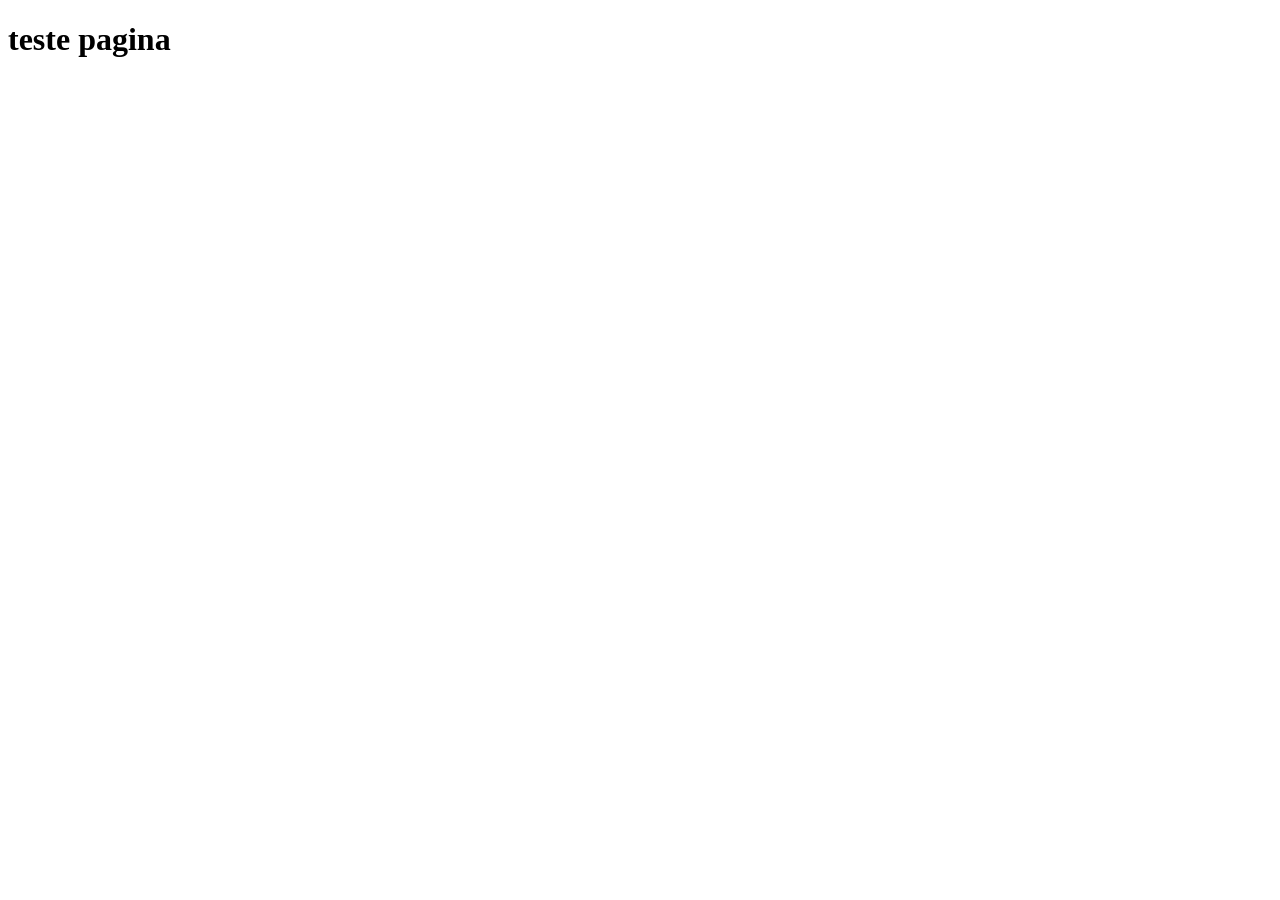
==== assets/pages/internas/comofunciona.html @ c5264875 "Inserido algumas imagens e testando novas paginas" ====
<!DOCTYPE html>
<html lang="en">
<head>
    <meta charset="UTF-8">
    <meta name="viewport" content="width=device-width, initial-scale=1.0">
    <title>Document</title>
</head>
<body>
    <h1>teste pagina</h1>
</body>
</html>
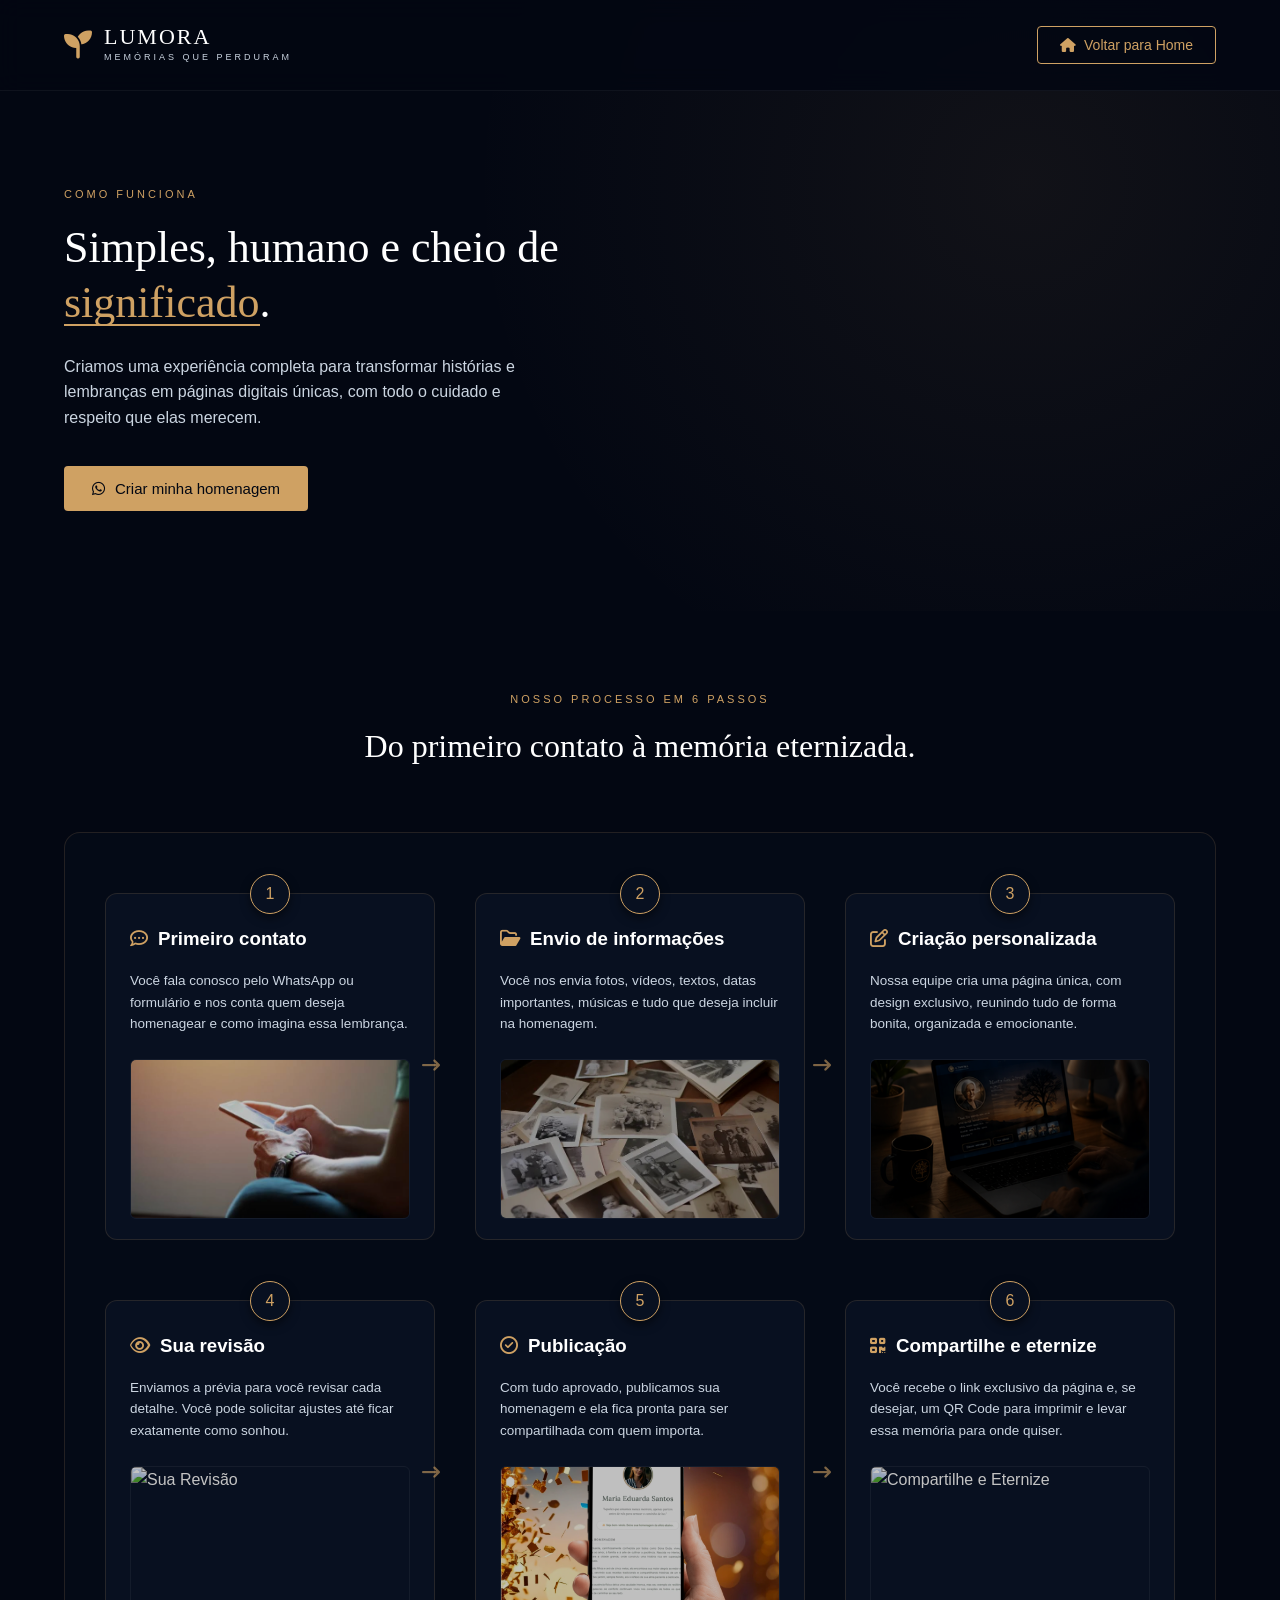
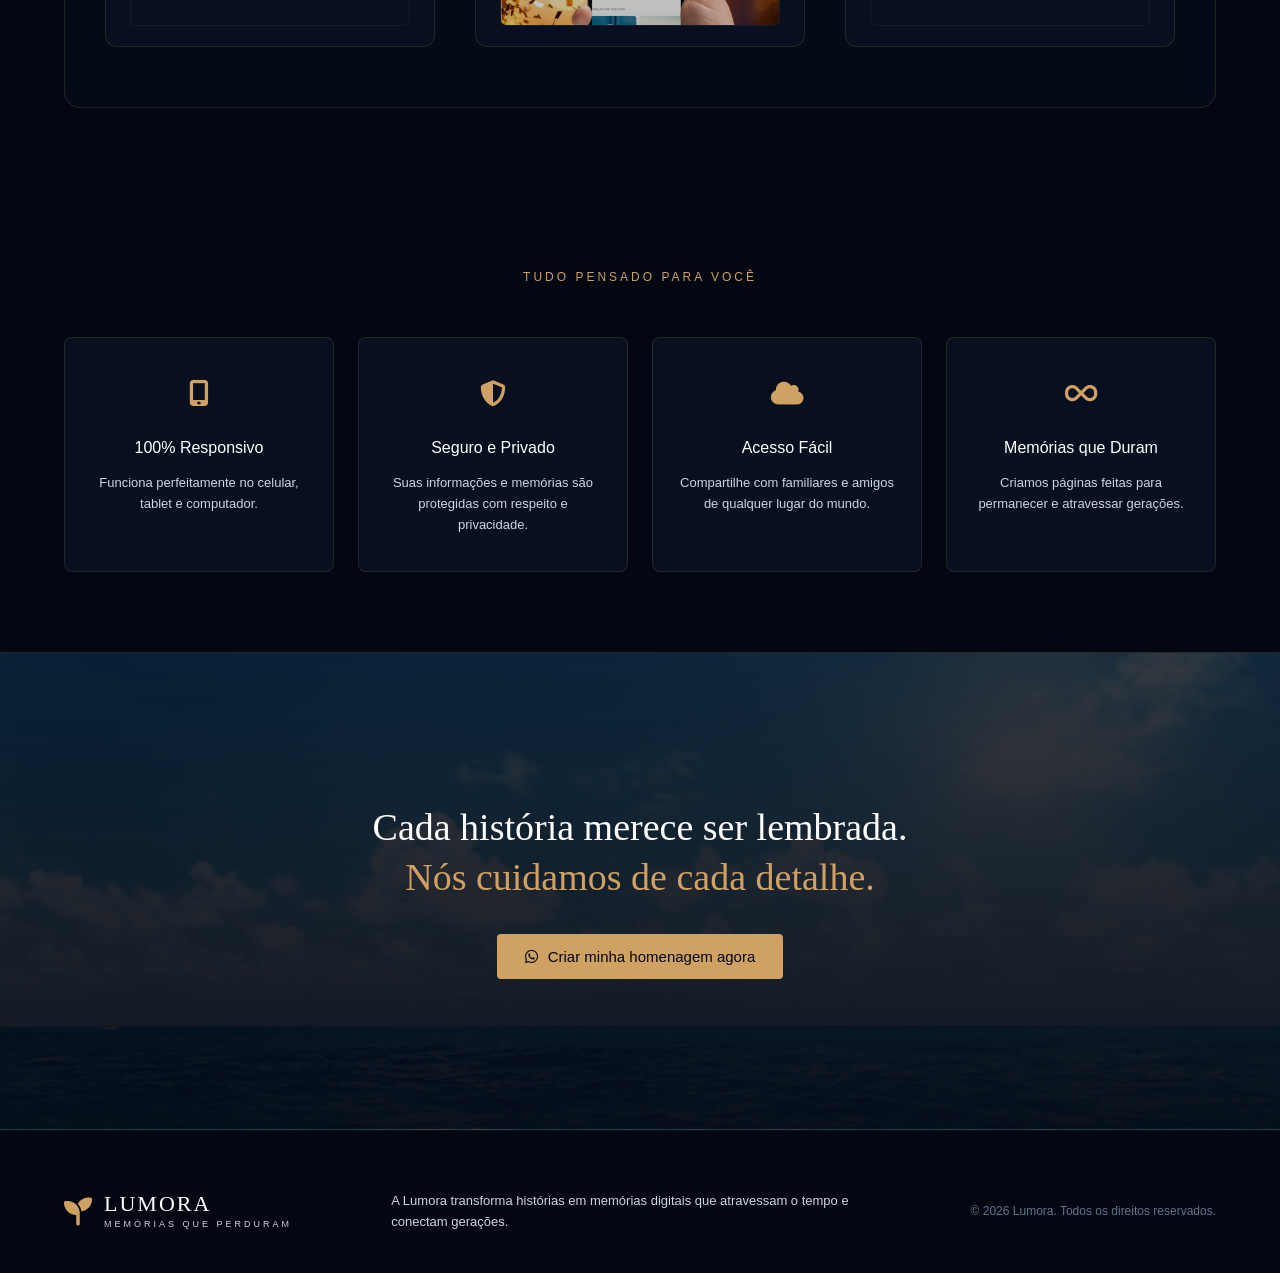
==== commit 37dd04f3: "Atualizando as imagens da pagina como funciona" ====
--- a/assets/pages/internas/comofunciona.html
+++ b/assets/pages/internas/comofunciona.html
@@ -1,11 +1,839 @@
 <!DOCTYPE html>
-<html lang="en">
+<html lang="pt-BR">
 <head>
     <meta charset="UTF-8">
     <meta name="viewport" content="width=device-width, initial-scale=1.0">
-    <title>Document</title>
+    <title>Lumora - Como Funciona</title>
+    
+    <!-- Google Fonts: Playfair Display e Inter -->
+    <link rel="preconnect" href="https://fonts.googleapis.com">
+    <link rel="preconnect" href="https://fonts.gstatic.com" crossorigin>
+    <link href="https://fonts.googleapis.com/css2 family=Inter:wght@300;400;500;600&family=Playfair+Display:ital,wght@0,400;0,600;1,400&display=swap" rel="stylesheet">
+    
+    <!-- FontAwesome para os ícones -->
+    <link rel="stylesheet" href="https://cdnjs.cloudflare.com/ajax/libs/font-awesome/6.4.0/css/all.min.css">
+
+    <style>
+        /* Variáveis de Estilo */
+        :root {
+            --bg-deep: #030712;
+            --bg-card: #081020;
+            --bg-card-hover: #0e1a34;
+            --gold-primary: #cfa163;
+            --gold-dark: #a98048;
+            --text-light: #ffffff;
+            --text-muted: #cbd5e1;
+            --text-dark: #64748b;
+            --border-gold: rgba(207, 161, 99, 0.15);
+            --border-gold-hover: rgba(207, 161, 99, 0.45);
+            --transition-smooth: all 0.4s cubic-bezier(0.16, 1, 0.3, 1);
+        }
+
+        /* Configurações Globais */
+        * {
+            margin: 0;
+            padding: 0;
+            box-sizing: border-box;
+        }
+
+        html {
+            scroll-behavior: smooth;
+        }
+
+        body {
+            background-color: var(--bg-deep);
+            color: var(--text-light);
+            font-family: 'Inter', sans-serif;
+            line-height: 1.6;
+            overflow-x: hidden;
+        }
+
+        a {
+            color: inherit;
+            text-decoration: none;
+            transition: var(--transition-smooth);
+        }
+
+        img {
+            max-width: 100%;
+            height: auto;
+            display: block;
+        }
+
+        .container {
+            width: 100%;
+            max-width: 1200px;
+            margin: 0 auto;
+            padding: 0 24px;
+        }
+
+        /* 1. Header */
+        header {
+            position: fixed;
+            top: 0;
+            left: 0;
+            width: 100%;
+            z-index: 1000;
+            background: rgba(3, 7, 18, 0.85);
+            backdrop-filter: blur(12px);
+            border-bottom: 1px solid rgba(255, 255, 255, 0.05);
+        }
+
+        .nav-container {
+            display: flex;
+            justify-content: space-between;
+            align-items: center;
+            height: 90px;
+        }
+
+        .logo {
+            display: flex;
+            align-items: center;
+            gap: 12px;
+        }
+
+        .logo-icon {
+            color: var(--gold-primary);
+            font-size: 28px;
+        }
+
+        .logo-text h1 {
+            font-family: 'Playfair Display', serif;
+            font-size: 22px;
+            letter-spacing: 2px;
+            font-weight: 400;
+            line-height: 1;
+        }
+
+        .logo-text span {
+            font-size: 9px;
+            letter-spacing: 3px;
+            color: var(--text-muted);
+            text-transform: uppercase;
+            display: block;
+            margin-top: 2px;
+        }
+
+        .btn-back-home {
+            border: 1px solid var(--gold-primary);
+            color: var(--gold-primary);
+            padding: 10px 22px;
+            border-radius: 4px;
+            font-size: 14px;
+            display: flex;
+            align-items: center;
+            gap: 8px;
+            background: transparent;
+            cursor: pointer;
+            transition: var(--transition-smooth);
+        }
+
+        .btn-back-home:hover {
+            background-color: var(--gold-primary);
+            color: var(--bg-deep);
+        }
+
+        /* 2. Hero Section */
+        .hero {
+            padding-top: 180px;
+            padding-bottom: 100px;
+            position: relative;
+            background: radial-gradient(circle at 80% 30%, rgba(207, 161, 99, 0.07) 0%, transparent 50%);
+        }
+
+        .hero-grid {
+            display: grid;
+            grid-template-columns: 1fr 1.2fr;
+            gap: 60px;
+            align-items: center;
+        }
+
+        .hero-content {
+            max-width: 540px;
+        }
+
+        .section-tag {
+            font-size: 11px;
+            letter-spacing: 3px;
+            color: var(--gold-primary);
+            text-transform: uppercase;
+            margin-bottom: 16px;
+            font-weight: 500;
+            display: inline-block;
+        }
+
+        .hero h2 {
+            font-family: 'Playfair Display', serif;
+            font-size: 44px;
+            line-height: 1.25;
+            margin-bottom: 24px;
+            font-weight: 400;
+        }
+
+        .hero h2 span {
+            color: var(--gold-primary);
+            position: relative;
+            display: inline-block;
+        }
+
+        /* Sublinhado decorativo na palavra "significado" */
+        .hero h2 span::after {
+            content: '';
+            position: absolute;
+            left: 0;
+            bottom: 4px;
+            width: 100%;
+            height: 2px;
+            background-color: var(--gold-primary);
+        }
+
+        .hero p {
+            color: var(--text-muted);
+            font-size: 16px;
+            margin-bottom: 36px;
+            font-weight: 300;
+        }
+
+        .btn-cta {
+            background-color: var(--gold-primary);
+            color: var(--bg-deep);
+            padding: 14px 28px;
+            border-radius: 4px;
+            font-size: 15px;
+            font-weight: 500;
+            display: inline-flex;
+            align-items: center;
+            gap: 10px;
+            border: none;
+            cursor: pointer;
+            transition: var(--transition-smooth);
+        }
+
+        .btn-cta:hover {
+            background-color: var(--gold-dark);
+            transform: translateY(-2px);
+        }
+
+        .hero-mockup-wrapper {
+            position: relative;
+            display: flex;
+            justify-content: center;
+            align-items: center;
+        }
+
+        .hero-mockup-wrapper img {
+            width: 100%;
+            max-width: 620px;
+            filter: drop-shadow(0 20px 40px rgba(0,0,0,0.6));
+        }
+
+        /* 3. Section Processo em 6 Passos */
+        .process-section {
+            padding: 80px 0;
+        }
+
+        .process-title-area {
+            text-align: center;
+            margin-bottom: 60px;
+        }
+
+        .process-title-area span {
+            font-size: 11px;
+            letter-spacing: 3px;
+            color: var(--gold-primary);
+            text-transform: uppercase;
+            font-weight: 500;
+            display: block;
+            margin-bottom: 12px;
+        }
+
+        .process-title-area h2 {
+            font-family: 'Playfair Display', serif;
+            font-size: 32px;
+            font-weight: 400;
+        }
+
+        /* Container principal do processo unificado */
+        .process-flow-container {
+            background-color: rgba(8, 16, 32, 0.4);
+            border: 1px solid var(--border-gold);
+            border-radius: 16px;
+            padding: 60px 40px;
+            position: relative;
+        }
+
+        .process-grid {
+            display: grid;
+            grid-template-columns: repeat(3, 1fr);
+            column-gap: 40px;
+            row-gap: 60px;
+            position: relative;
+        }
+
+        /* Cartão de cada etapa */
+        .step-card {
+            background-color: var(--bg-card);
+            border: 1px solid var(--border-gold);
+            border-radius: 12px;
+            padding: 30px 24px 20px;
+            position: relative;
+            display: flex;
+            flex-direction: column;
+            transition: var(--transition-smooth);
+        }
+
+        .step-card:hover {
+            background-color: var(--bg-card-hover);
+            border-color: var(--border-gold-hover);
+            transform: translateY(-6px);
+            box-shadow: 0 12px 24px rgba(207, 161, 99, 0.08);
+        }
+
+        /* Ornamento com número da etapa no topo do card */
+        .step-number {
+            position: absolute;
+            top: -20px;
+            left: 50%;
+            transform: translateX(-50%);
+            width: 40px;
+            height: 40px;
+            border-radius: 50%;
+            background-color: var(--bg-card);
+            border: 1px solid var(--gold-primary);
+            color: var(--gold-primary);
+            display: flex;
+            align-items: center;
+            justify-content: center;
+            font-size: 16px;
+            font-weight: 500;
+            z-index: 5;
+            box-shadow: 0 4px 10px rgba(0,0,0,0.5);
+        }
+
+        /* Elementos das Etapas */
+        .step-header {
+            display: flex;
+            align-items: center;
+            gap: 10px;
+            color: var(--text-light);
+            font-size: 16px;
+            font-weight: 500;
+            margin-bottom: 16px;
+            justify-content: flex-start;
+        }
+
+        .step-header i {
+            color: var(--gold-primary);
+            font-size: 18px;
+        }
+
+        .step-card p {
+            color: var(--text-muted);
+            font-size: 13.5px;
+            line-height: 1.6;
+            font-weight: 300;
+            margin-bottom: 24px;
+            min-height: 64px; /* Garante alinhamento das imagens */
+        }
+
+        .step-image-wrap {
+            border-radius: 6px;
+            overflow: hidden;
+            height: 160px;
+            width: 100%;
+            border: 1px solid rgba(255, 255, 255, 0.05);
+            margin-top: auto; /* Alinha a imagem sempre na base */
+        }
+
+        .step-image-wrap img {
+            width: 100%;
+            height: 100%;
+            object-fit: cover;
+            filter: brightness(0.75) contrast(1.05);
+            transition: var(--transition-smooth);
+        }
+
+        .step-card:hover .step-image-wrap img {
+            filter: brightness(0.9) contrast(1.05);
+        }
+
+        /* Setas indicadoras de fluxo (Apenas em telas grandes) */
+        .flow-arrow {
+            position: absolute;
+            color: var(--gold-primary);
+            font-size: 18px;
+            opacity: 0.6;
+            z-index: 2;
+        }
+
+        /* Posicionamento das setas horizontais no grid de 3 colunas */
+        .arrow-1-2 {
+            top: 25%;
+            left: 31%;
+        }
+
+        .arrow-2-3 {
+            top: 25%;
+            left: 65%;
+        }
+
+        .arrow-4-5 {
+            bottom: 25%;
+            left: 31%;
+        }
+
+        .arrow-5-6 {
+            bottom: 25%;
+            left: 65%;
+        }
+
+        /* 4. Section Tudo Pensado Para Você */
+        .features-section {
+            padding: 80px 0;
+        }
+
+        .features-title-centered {
+            text-align: center;
+            margin-bottom: 50px;
+        }
+
+        .features-title-centered h2 {
+            font-size: 12px;
+            letter-spacing: 3px;
+            color: var(--gold-primary);
+            text-transform: uppercase;
+            font-weight: 500;
+        }
+
+        .features-grid {
+            display: grid;
+            grid-template-columns: repeat(4, 1fr);
+            gap: 24px;
+        }
+
+        .feature-card {
+            background-color: var(--bg-card);
+            border: 1px solid var(--border-gold);
+            border-radius: 8px;
+            padding: 36px 24px;
+            text-align: center;
+            display: flex;
+            flex-direction: column;
+            align-items: center;
+            transition: var(--transition-smooth);
+        }
+
+        .feature-card:hover {
+            background-color: var(--bg-card-hover);
+            border-color: var(--border-gold-hover);
+            transform: translateY(-6px);
+            box-shadow: 0 12px 24px rgba(207, 161, 99, 0.08);
+        }
+
+        /* Suaviza os demais cartões ao focar um deles */
+        .features-grid:hover .feature-card:not(:hover) {
+            opacity: 0.65;
+            transform: scale(0.98);
+        }
+
+        .feature-icon {
+            color: var(--gold-primary);
+            font-size: 26px;
+            margin-bottom: 20px;
+        }
+
+        .feature-card h4 {
+            font-size: 16px;
+            font-weight: 500;
+            margin-bottom: 12px;
+            color: var(--text-light);
+        }
+
+        .feature-card p {
+            color: var(--text-muted);
+            font-size: 13px;
+            line-height: 1.6;
+            font-weight: 300;
+        }
+
+        /* 5. Footer CTA Banner */
+        .cta-banner {
+            padding: 130px 0;
+            background: linear-gradient(rgba(3, 7, 18, 0.8), rgba(3, 7, 18, 0.95)), 
+                        url('./../../img/ilustracoes/sea.jpg') no-repeat center center;
+            background-size: cover;
+            border-top: 1px solid var(--border-gold);
+            border-bottom: 1px solid var(--border-gold);
+            text-align: center;
+        }
+
+        @media (min-width: 1024px) {
+            .cta-banner {
+                padding: 150px 0;
+                background-position: center 35%;
+            }
+        }
+
+        .cta-banner h2 {
+            font-family: 'Playfair Display', serif;
+            font-size: 38px;
+            font-weight: 400;
+            line-height: 1.3;
+            margin-bottom: 12px;
+        }
+
+        .cta-banner h2 span {
+            color: var(--gold-primary);
+            display: block;
+        }
+
+        .cta-banner p {
+            display: none; /* Mantendo foco direto nos títulos */
+        }
+
+        .cta-banner .btn-cta {
+            margin-top: 20px;
+        }
+
+        /* 6. Footer */
+        footer {
+            background-color: var(--bg-deep);
+            padding: 60px 0 40px;
+            font-size: 14px;
+            border-top: 1px solid rgba(255, 255, 255, 0.02);
+        }
+
+        .footer-wrap {
+            display: flex;
+            justify-content: space-between;
+            align-items: center;
+            gap: 30px;
+        }
+
+        .footer-brand {
+            display: flex;
+            align-items: center;
+            gap: 12px;
+        }
+
+        .footer-brand img {
+            height: 36px;
+            width: auto;
+        }
+
+        .footer-tagline {
+            color: var(--text-muted);
+            font-size: 13px;
+            max-width: 480px;
+            font-weight: 300;
+        }
+
+        .footer-copy {
+            color: var(--text-dark);
+            font-size: 12px;
+        }
+
+        /* Animação unificada de carregamento gradual */
+        .fade-in-section {
+            opacity: 0;
+            transform: translateY(20px);
+            transition: opacity 0.6s cubic-bezier(0.16, 1, 0.3, 1), transform 0.6s cubic-bezier(0.16, 1, 0.3, 1);
+            visibility: hidden;
+        }
+
+        .fade-in-section.is-visible {
+            opacity: 1;
+            transform: none;
+            visibility: visible;
+        }
+
+        /* Responsividade (Media Queries) */
+        @media (max-width: 1024px) {
+            .hero-grid {
+                grid-template-columns: 1fr;
+                gap: 50px;
+                text-align: center;
+            }
+
+            .hero-content {
+                max-width: 100%;
+                margin: 0 auto;
+            }
+
+            .hero-mockup-wrapper img {
+                max-width: 500px;
+            }
+
+            .process-grid {
+                grid-template-columns: 1fr 1fr;
+                column-gap: 30px;
+            }
+
+            .flow-arrow {
+                display: none; /* Remove as setas de fluxo no tablet/mobile */
+            }
+
+            .features-grid {
+                grid-template-columns: repeat(2, 1fr);
+            }
+        }
+
+        @media (max-width: 768px) {
+            .process-flow-container {
+                padding: 40px 20px;
+            }
+
+            .process-grid {
+                grid-template-columns: 1fr;
+                row-gap: 50px;
+            }
+
+            .features-grid {
+                grid-template-columns: 1fr;
+            }
+
+            .footer-wrap {
+                flex-direction: column;
+                text-align: center;
+                gap: 20px;
+            }
+        }
+
+        @media (max-width: 480px) {
+            .hero h2 {
+                font-size: 34px;
+            }
+            .process-title-area h2 {
+                font-size: 26px;
+            }
+            .cta-banner h2 {
+                font-size: 28px;
+            }
+        }
+    </style>
 </head>
 <body>
-    <h1>teste pagina</h1>
+
+    <!-- Header Simplificado -->
+    <header>
+        <div class="container nav-container">
+            <div class="logo">
+                <i class="fa-solid fa-seedling logo-icon"></i>
+                <div class="logo-text">
+                    <h1>LUMORA</h1>
+                    <span>Memórias que Perduram</span>
+                </div>
+            </div>
+            <button class="btn-back-home" onclick="location.href='#home'">
+                <i class="fa-solid fa-house"></i> Voltar para Home
+            </button>
+        </div>
+    </header>
+
+    <!-- Hero Section -->
+    <section class="hero" id="home">
+        <div class="container hero-grid">
+            <div class="hero-content">
+                <span class="section-tag">Como Funciona</span>
+                <h2>Simples, humano e cheio de <span>significado</span>.</h2>
+                <p>Criamos uma experiência completa para transformar histórias e lembranças em páginas digitais únicas, com todo o cuidado e respeito que elas merecem.</p>
+                <button class="btn-cta">
+                    <i class="fa-brands fa-whatsapp"></i> Criar minha homenagem
+                </button>
+            </div>
+        </div>
+    </section>
+
+    <!-- Nosso Processo em 6 Passos -->
+    <section class="process-section">
+        <div class="container">
+            
+            <div class="process-title-area">
+                <span>Nosso Processo em 6 Passos</span>
+                <h2>Do primeiro contato à memória eternizada.</h2>
+            </div>
+
+            <div class="process-flow-container fade-in-section">
+                
+                <!-- Setas Indicadoras de Fluxo (Desktop) -->
+                <div class="flow-arrow arrow-1-2"><i class="fa-solid fa-arrow-right-long"></i></div>
+                <div class="flow-arrow arrow-2-3"><i class="fa-solid fa-arrow-right-long"></i></div>
+                <div class="flow-arrow arrow-4-5"><i class="fa-solid fa-arrow-right-long"></i></div>
+                <div class="flow-arrow arrow-5-6"><i class="fa-solid fa-arrow-right-long"></i></div>
+
+                <div class="process-grid">
+                    
+                    <!-- Passo 1 -->
+                    <div class="step-card">
+                        <div class="step-number">1</div>
+                        <div class="step-header">
+                            <i class="fa-regular fa-comment-dots"></i>
+                            <h3>Primeiro contato</h3>
+                        </div>
+                        <p>Você fala conosco pelo WhatsApp ou formulário e nos conta quem deseja homenagear e como imagina essa lembrança.</p>
+                        <div class="step-image-wrap">
+                            <img src="./../../img/ilustracoes/primeirocontato.jpg" alt="Primeiro Contato">
+                        </div>
+                    </div>
+
+                    <!-- Passo 2 -->
+                    <div class="step-card">
+                        <div class="step-number">2</div>
+                        <div class="step-header">
+                            <i class="fa-regular fa-folder-open"></i>
+                            <h3>Envio de informações</h3>
+                        </div>
+                        <p>Você nos envia fotos, vídeos, textos, datas importantes, músicas e tudo que deseja incluir na homenagem.</p>
+                        <div class="step-image-wrap">
+                            <img src="./../../img/ilustracoes/informacoes.jpg" alt="Envio de Informações">
+                        </div>
+                    </div>
+
+                    <!-- Passo 3 -->
+                    <div class="step-card">
+                        <div class="step-number">3</div>
+                        <div class="step-header">
+                            <i class="fa-regular fa-pen-to-square"></i>
+                            <h3>Criação personalizada</h3>
+                        </div>
+                        <p>Nossa equipe cria uma página única, com design exclusivo, reunindo tudo de forma bonita, organizada e emocionante.</p>
+                        <div class="step-image-wrap">
+                            <img src="./../../img/ilustracoes/notbook.png" alt="Criação Personalizada">
+                        </div>
+                    </div>
+
+                    <!-- Passo 4 -->
+                    <div class="step-card">
+                        <div class="step-number">4</div>
+                        <div class="step-header">
+                            <i class="fa-regular fa-eye"></i>
+                            <h3>Sua revisão</h3>
+                        </div>
+                        <p>Enviamos a prévia para você revisar cada detalhe. Você pode solicitar ajustes até ficar exatamente como sonhou.</p>
+                        <div class="step-image-wrap">
+                            <img src="https://images.unsplash.com/photo-1516321318423-f06f85e504b3?auto=format&fit=crop&q=80&w=400" alt="Sua Revisão">
+                        </div>
+                    </div>
+
+                    <!-- Passo 5 -->
+                    <div class="step-card">
+                        <div class="step-number">5</div>
+                        <div class="step-header">
+                            <i class="fa-regular fa-circle-check"></i>
+                            <h3>Publicação</h3>
+                        </div>
+                        <p>Com tudo aprovado, publicamos sua homenagem e ela fica pronta para ser compartilhada com quem importa.</p>
+                        <div class="step-image-wrap">
+                            <img src="./../../img/ilustracoes/publicacoes.png" alt="Publicação">
+                        </div>
+                    </div>
+
+                    <!-- Passo 6 -->
+                    <div class="step-card">
+                        <div class="step-number">6</div>
+                        <div class="step-header">
+                            <i class="fa-solid fa-qrcode"></i>
+                            <h3>Compartilhe e eternize</h3>
+                        </div>
+                        <p>Você recebe o link exclusivo da página e, se desejar, um QR Code para imprimir e levar essa memória para onde quiser.</p>
+                        <div class="step-image-wrap">
+                            <img src="https://images.unsplash.com/photo-1595079676339-1534801ad6cf?auto=format&fit=crop&q=80&w=400" alt="Compartilhe e Eternize">
+                        </div>
+                    </div>
+
+                </div>
+            </div>
+
+        </div>
+    </section>
+
+    <!-- Tudo Pensado Para Você -->
+    <section class="features-section">
+        <div class="container">
+            
+            <div class="features-title-centered">
+                <h2>Tudo Pensado Para Você</h2>
+            </div>
+
+            <div class="features-grid">
+                
+                <!-- Card 1 -->
+                <div class="feature-card fade-in-section">
+                    <div class="feature-icon"><i class="fa-solid fa-mobile-screen-button"></i></div>
+                    <h4>100% Responsivo</h4>
+                    <p>Funciona perfeitamente no celular, tablet e computador.</p>
+                </div>
+
+                <!-- Card 2 -->
+                <div class="feature-card fade-in-section">
+                    <div class="feature-icon"><i class="fa-solid fa-shield-halved"></i></div>
+                    <h4>Seguro e Privado</h4>
+                    <p>Suas informações e memórias são protegidas com respeito e privacidade.</p>
+                </div>
+
+                <!-- Card 3 -->
+                <div class="feature-card fade-in-section">
+                    <div class="feature-icon"><i class="fa-solid fa-cloud"></i></div>
+                    <h4>Acesso Fácil</h4>
+                    <p>Compartilhe com familiares e amigos de qualquer lugar do mundo.</p>
+                </div>
+
+                <!-- Card 4 -->
+                <div class="feature-card fade-in-section">
+                    <div class="feature-icon"><i class="fa-solid fa-infinity"></i></div>
+                    <h4>Memórias que Duram</h4>
+                    <p>Criamos páginas feitas para permanecer e atravessar gerações.</p>
+                </div>
+
+            </div>
+
+        </div>
+    </section>
+
+    <!-- Footer CTA Banner -->
+    <section class="cta-banner">
+        <div class="container">
+            <h2>Cada história merece ser lembrada. <span>Nós cuidamos de cada detalhe.</span></h2>
+            <button class="btn-cta">
+                <i class="fa-brands fa-whatsapp"></i> Criar minha homenagem agora
+            </button>
+        </div>
+    </section>
+
+    <!-- Footer -->
+    <footer>
+        <div class="container footer-wrap">
+            <div class="footer-brand">
+                <i class="fa-solid fa-seedling logo-icon"></i>
+                <div class="logo-text">
+                    <h1>LUMORA</h1>
+                    <span>Memórias que Perduram</span>
+                </div>
+            </div>
+            <p class="footer-tagline">A Lumora transforma histórias em memórias digitais que atravessam o tempo e conectam gerações.</p>
+            <span class="footer-copy">© 2026 Lumora. Todos os direitos reservados.</span>
+        </div>
+    </footer>
+
+    <!-- JavaScript para animação gradual de rolagem -->
+    <script>
+        const observerOptions = {
+            root: null,
+            rootMargin: '0px',
+            threshold: 0.1
+        };
+
+        const observer = new IntersectionObserver((entries, observer) => {
+            entries.forEach(entry => {
+                if (entry.isIntersecting) {
+                    entry.target.classList.add('is-visible');
+                    observer.unobserve(entry.target);
+                }
+            });
+        }, observerOptions);
+
+        const animatedElements = document.querySelectorAll('.fade-in-section');
+        animatedElements.forEach(el => observer.observe(el));
+    </script>
 </body>
 </html>
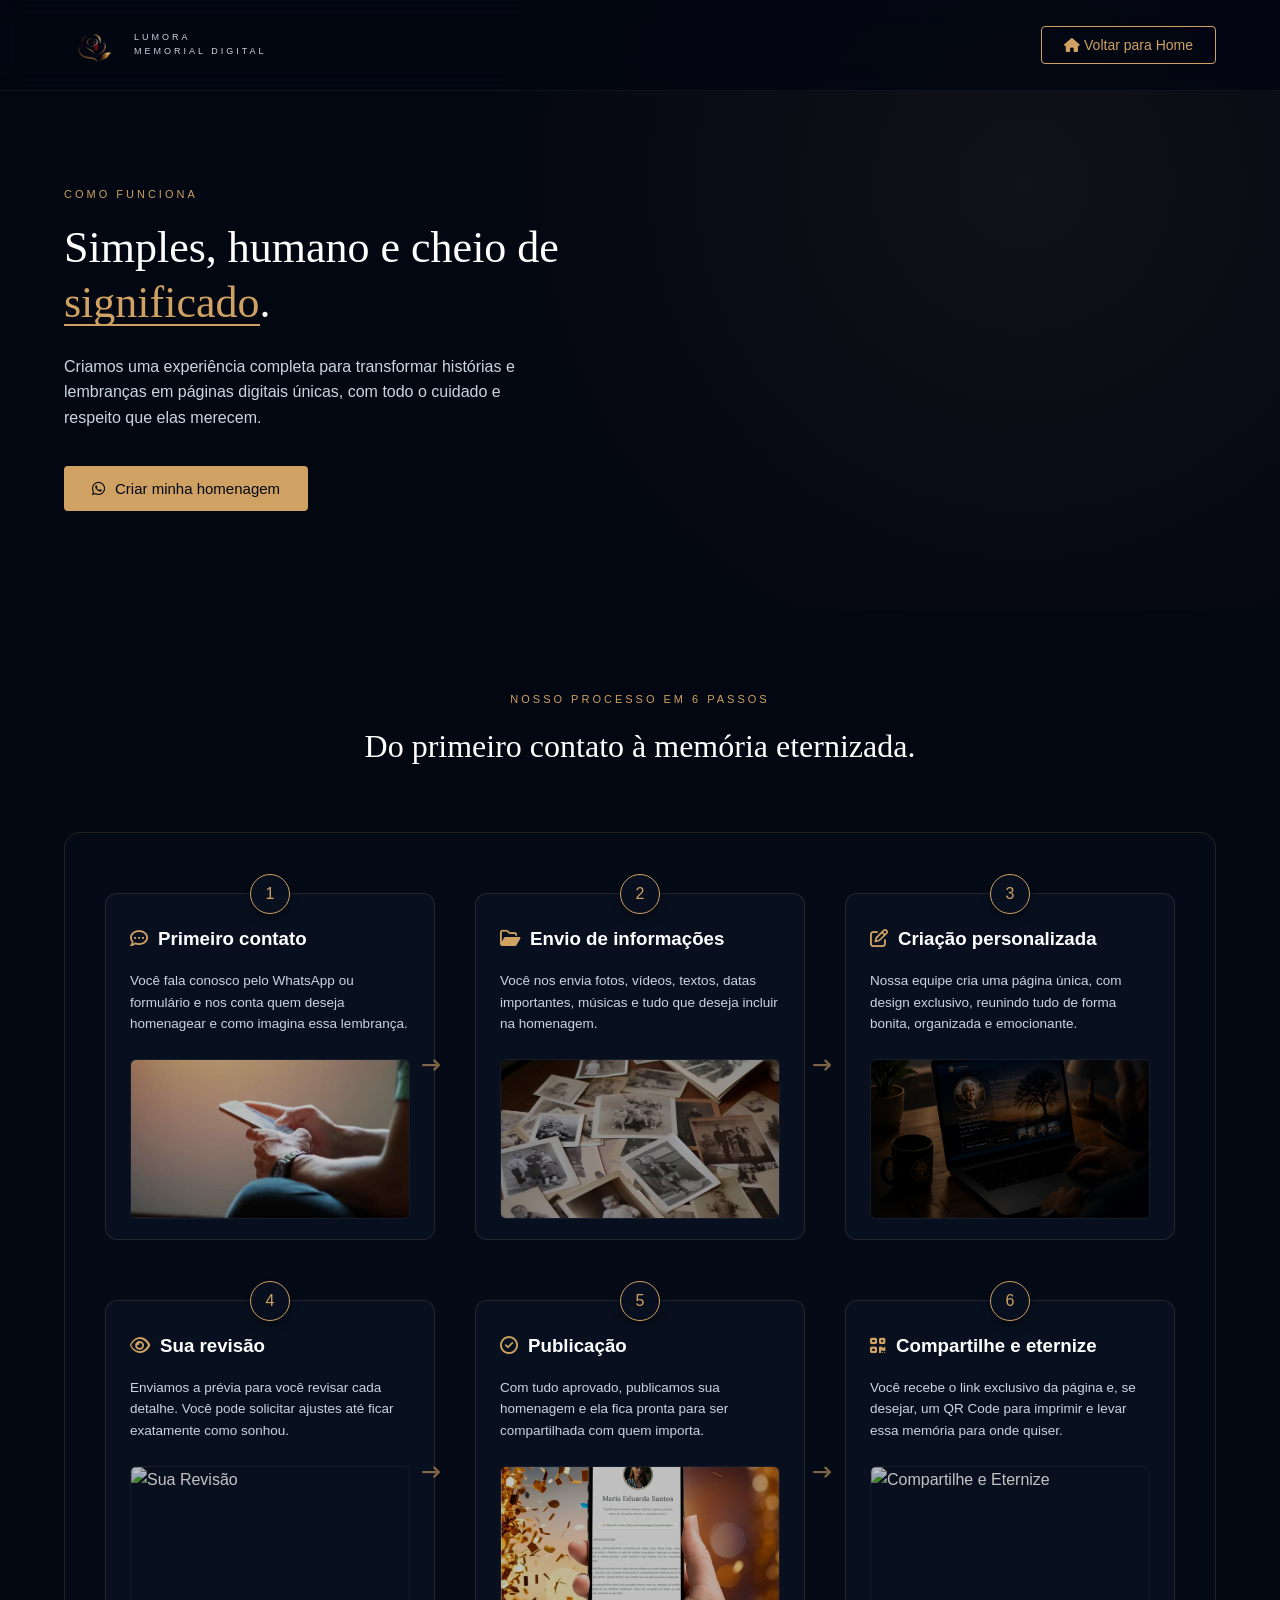
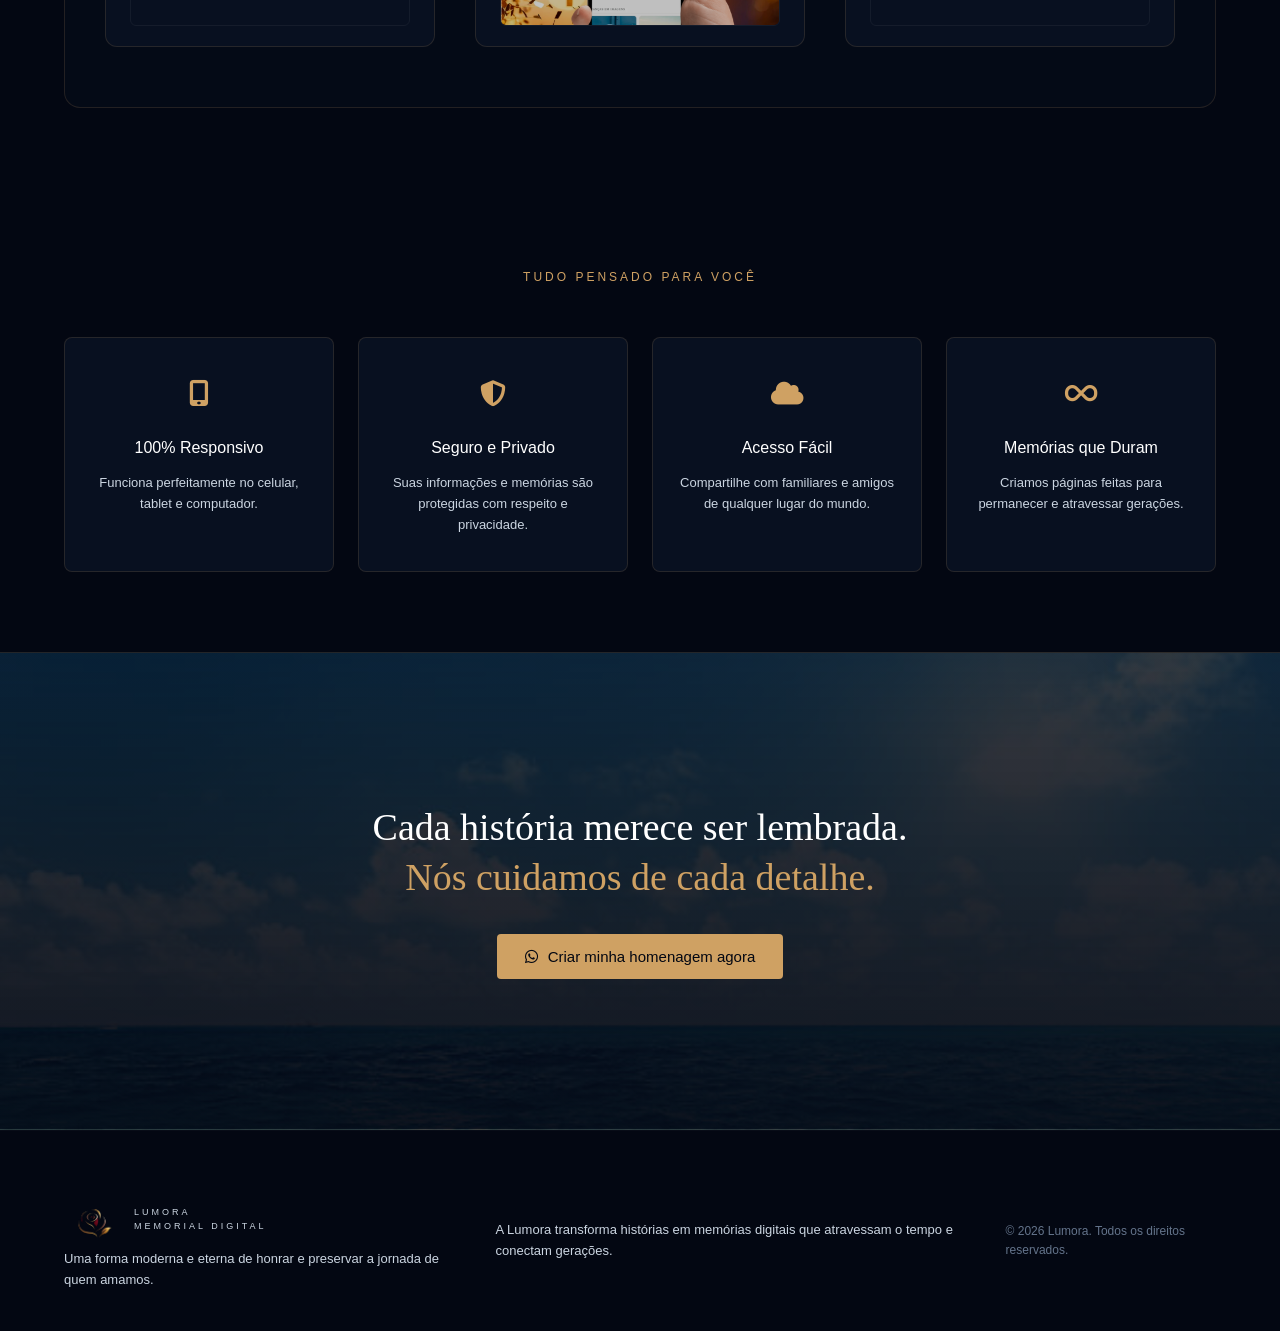
==== commit 29858770: "Ajustes" ====
--- a/assets/pages/internas/comofunciona.html
+++ b/assets/pages/internas/comofunciona.html
@@ -13,619 +13,26 @@
     <!-- FontAwesome para os ícones -->
     <link rel="stylesheet" href="https://cdnjs.cloudflare.com/ajax/libs/font-awesome/6.4.0/css/all.min.css">
 
-    <style>
-        /* Variáveis de Estilo */
-        :root {
-            --bg-deep: #030712;
-            --bg-card: #081020;
-            --bg-card-hover: #0e1a34;
-            --gold-primary: #cfa163;
-            --gold-dark: #a98048;
-            --text-light: #ffffff;
-            --text-muted: #cbd5e1;
-            --text-dark: #64748b;
-            --border-gold: rgba(207, 161, 99, 0.15);
-            --border-gold-hover: rgba(207, 161, 99, 0.45);
-            --transition-smooth: all 0.4s cubic-bezier(0.16, 1, 0.3, 1);
-        }
-
-        /* Configurações Globais */
-        * {
-            margin: 0;
-            padding: 0;
-            box-sizing: border-box;
-        }
-
-        html {
-            scroll-behavior: smooth;
-        }
-
-        body {
-            background-color: var(--bg-deep);
-            color: var(--text-light);
-            font-family: 'Inter', sans-serif;
-            line-height: 1.6;
-            overflow-x: hidden;
-        }
-
-        a {
-            color: inherit;
-            text-decoration: none;
-            transition: var(--transition-smooth);
-        }
-
-        img {
-            max-width: 100%;
-            height: auto;
-            display: block;
-        }
-
-        .container {
-            width: 100%;
-            max-width: 1200px;
-            margin: 0 auto;
-            padding: 0 24px;
-        }
-
-        /* 1. Header */
-        header {
-            position: fixed;
-            top: 0;
-            left: 0;
-            width: 100%;
-            z-index: 1000;
-            background: rgba(3, 7, 18, 0.85);
-            backdrop-filter: blur(12px);
-            border-bottom: 1px solid rgba(255, 255, 255, 0.05);
-        }
-
-        .nav-container {
-            display: flex;
-            justify-content: space-between;
-            align-items: center;
-            height: 90px;
-        }
-
-        .logo {
-            display: flex;
-            align-items: center;
-            gap: 12px;
-        }
-
-        .logo-icon {
-            color: var(--gold-primary);
-            font-size: 28px;
-        }
-
-        .logo-text h1 {
-            font-family: 'Playfair Display', serif;
-            font-size: 22px;
-            letter-spacing: 2px;
-            font-weight: 400;
-            line-height: 1;
-        }
-
-        .logo-text span {
-            font-size: 9px;
-            letter-spacing: 3px;
-            color: var(--text-muted);
-            text-transform: uppercase;
-            display: block;
-            margin-top: 2px;
-        }
-
-        .btn-back-home {
-            border: 1px solid var(--gold-primary);
-            color: var(--gold-primary);
-            padding: 10px 22px;
-            border-radius: 4px;
-            font-size: 14px;
-            display: flex;
-            align-items: center;
-            gap: 8px;
-            background: transparent;
-            cursor: pointer;
-            transition: var(--transition-smooth);
-        }
-
-        .btn-back-home:hover {
-            background-color: var(--gold-primary);
-            color: var(--bg-deep);
-        }
-
-        /* 2. Hero Section */
-        .hero {
-            padding-top: 180px;
-            padding-bottom: 100px;
-            position: relative;
-            background: radial-gradient(circle at 80% 30%, rgba(207, 161, 99, 0.07) 0%, transparent 50%);
-        }
-
-        .hero-grid {
-            display: grid;
-            grid-template-columns: 1fr 1.2fr;
-            gap: 60px;
-            align-items: center;
-        }
-
-        .hero-content {
-            max-width: 540px;
-        }
-
-        .section-tag {
-            font-size: 11px;
-            letter-spacing: 3px;
-            color: var(--gold-primary);
-            text-transform: uppercase;
-            margin-bottom: 16px;
-            font-weight: 500;
-            display: inline-block;
-        }
-
-        .hero h2 {
-            font-family: 'Playfair Display', serif;
-            font-size: 44px;
-            line-height: 1.25;
-            margin-bottom: 24px;
-            font-weight: 400;
-        }
-
-        .hero h2 span {
-            color: var(--gold-primary);
-            position: relative;
-            display: inline-block;
-        }
-
-        /* Sublinhado decorativo na palavra "significado" */
-        .hero h2 span::after {
-            content: '';
-            position: absolute;
-            left: 0;
-            bottom: 4px;
-            width: 100%;
-            height: 2px;
-            background-color: var(--gold-primary);
-        }
-
-        .hero p {
-            color: var(--text-muted);
-            font-size: 16px;
-            margin-bottom: 36px;
-            font-weight: 300;
-        }
-
-        .btn-cta {
-            background-color: var(--gold-primary);
-            color: var(--bg-deep);
-            padding: 14px 28px;
-            border-radius: 4px;
-            font-size: 15px;
-            font-weight: 500;
-            display: inline-flex;
-            align-items: center;
-            gap: 10px;
-            border: none;
-            cursor: pointer;
-            transition: var(--transition-smooth);
-        }
-
-        .btn-cta:hover {
-            background-color: var(--gold-dark);
-            transform: translateY(-2px);
-        }
-
-        .hero-mockup-wrapper {
-            position: relative;
-            display: flex;
-            justify-content: center;
-            align-items: center;
-        }
-
-        .hero-mockup-wrapper img {
-            width: 100%;
-            max-width: 620px;
-            filter: drop-shadow(0 20px 40px rgba(0,0,0,0.6));
-        }
-
-        /* 3. Section Processo em 6 Passos */
-        .process-section {
-            padding: 80px 0;
-        }
-
-        .process-title-area {
-            text-align: center;
-            margin-bottom: 60px;
-        }
-
-        .process-title-area span {
-            font-size: 11px;
-            letter-spacing: 3px;
-            color: var(--gold-primary);
-            text-transform: uppercase;
-            font-weight: 500;
-            display: block;
-            margin-bottom: 12px;
-        }
-
-        .process-title-area h2 {
-            font-family: 'Playfair Display', serif;
-            font-size: 32px;
-            font-weight: 400;
-        }
-
-        /* Container principal do processo unificado */
-        .process-flow-container {
-            background-color: rgba(8, 16, 32, 0.4);
-            border: 1px solid var(--border-gold);
-            border-radius: 16px;
-            padding: 60px 40px;
-            position: relative;
-        }
-
-        .process-grid {
-            display: grid;
-            grid-template-columns: repeat(3, 1fr);
-            column-gap: 40px;
-            row-gap: 60px;
-            position: relative;
-        }
-
-        /* Cartão de cada etapa */
-        .step-card {
-            background-color: var(--bg-card);
-            border: 1px solid var(--border-gold);
-            border-radius: 12px;
-            padding: 30px 24px 20px;
-            position: relative;
-            display: flex;
-            flex-direction: column;
-            transition: var(--transition-smooth);
-        }
-
-        .step-card:hover {
-            background-color: var(--bg-card-hover);
-            border-color: var(--border-gold-hover);
-            transform: translateY(-6px);
-            box-shadow: 0 12px 24px rgba(207, 161, 99, 0.08);
-        }
-
-        /* Ornamento com número da etapa no topo do card */
-        .step-number {
-            position: absolute;
-            top: -20px;
-            left: 50%;
-            transform: translateX(-50%);
-            width: 40px;
-            height: 40px;
-            border-radius: 50%;
-            background-color: var(--bg-card);
-            border: 1px solid var(--gold-primary);
-            color: var(--gold-primary);
-            display: flex;
-            align-items: center;
-            justify-content: center;
-            font-size: 16px;
-            font-weight: 500;
-            z-index: 5;
-            box-shadow: 0 4px 10px rgba(0,0,0,0.5);
-        }
-
-        /* Elementos das Etapas */
-        .step-header {
-            display: flex;
-            align-items: center;
-            gap: 10px;
-            color: var(--text-light);
-            font-size: 16px;
-            font-weight: 500;
-            margin-bottom: 16px;
-            justify-content: flex-start;
-        }
-
-        .step-header i {
-            color: var(--gold-primary);
-            font-size: 18px;
-        }
-
-        .step-card p {
-            color: var(--text-muted);
-            font-size: 13.5px;
-            line-height: 1.6;
-            font-weight: 300;
-            margin-bottom: 24px;
-            min-height: 64px; /* Garante alinhamento das imagens */
-        }
-
-        .step-image-wrap {
-            border-radius: 6px;
-            overflow: hidden;
-            height: 160px;
-            width: 100%;
-            border: 1px solid rgba(255, 255, 255, 0.05);
-            margin-top: auto; /* Alinha a imagem sempre na base */
-        }
-
-        .step-image-wrap img {
-            width: 100%;
-            height: 100%;
-            object-fit: cover;
-            filter: brightness(0.75) contrast(1.05);
-            transition: var(--transition-smooth);
-        }
-
-        .step-card:hover .step-image-wrap img {
-            filter: brightness(0.9) contrast(1.05);
-        }
-
-        /* Setas indicadoras de fluxo (Apenas em telas grandes) */
-        .flow-arrow {
-            position: absolute;
-            color: var(--gold-primary);
-            font-size: 18px;
-            opacity: 0.6;
-            z-index: 2;
-        }
-
-        /* Posicionamento das setas horizontais no grid de 3 colunas */
-        .arrow-1-2 {
-            top: 25%;
-            left: 31%;
-        }
-
-        .arrow-2-3 {
-            top: 25%;
-            left: 65%;
-        }
-
-        .arrow-4-5 {
-            bottom: 25%;
-            left: 31%;
-        }
-
-        .arrow-5-6 {
-            bottom: 25%;
-            left: 65%;
-        }
-
-        /* 4. Section Tudo Pensado Para Você */
-        .features-section {
-            padding: 80px 0;
-        }
-
-        .features-title-centered {
-            text-align: center;
-            margin-bottom: 50px;
-        }
-
-        .features-title-centered h2 {
-            font-size: 12px;
-            letter-spacing: 3px;
-            color: var(--gold-primary);
-            text-transform: uppercase;
-            font-weight: 500;
-        }
-
-        .features-grid {
-            display: grid;
-            grid-template-columns: repeat(4, 1fr);
-            gap: 24px;
-        }
-
-        .feature-card {
-            background-color: var(--bg-card);
-            border: 1px solid var(--border-gold);
-            border-radius: 8px;
-            padding: 36px 24px;
-            text-align: center;
-            display: flex;
-            flex-direction: column;
-            align-items: center;
-            transition: var(--transition-smooth);
-        }
-
-        .feature-card:hover {
-            background-color: var(--bg-card-hover);
-            border-color: var(--border-gold-hover);
-            transform: translateY(-6px);
-            box-shadow: 0 12px 24px rgba(207, 161, 99, 0.08);
-        }
-
-        /* Suaviza os demais cartões ao focar um deles */
-        .features-grid:hover .feature-card:not(:hover) {
-            opacity: 0.65;
-            transform: scale(0.98);
-        }
-
-        .feature-icon {
-            color: var(--gold-primary);
-            font-size: 26px;
-            margin-bottom: 20px;
-        }
-
-        .feature-card h4 {
-            font-size: 16px;
-            font-weight: 500;
-            margin-bottom: 12px;
-            color: var(--text-light);
-        }
-
-        .feature-card p {
-            color: var(--text-muted);
-            font-size: 13px;
-            line-height: 1.6;
-            font-weight: 300;
-        }
-
-        /* 5. Footer CTA Banner */
-        .cta-banner {
-            padding: 130px 0;
-            background: linear-gradient(rgba(3, 7, 18, 0.8), rgba(3, 7, 18, 0.95)), 
-                        url('./../../img/ilustracoes/sea.jpg') no-repeat center center;
-            background-size: cover;
-            border-top: 1px solid var(--border-gold);
-            border-bottom: 1px solid var(--border-gold);
-            text-align: center;
-        }
-
-        @media (min-width: 1024px) {
-            .cta-banner {
-                padding: 150px 0;
-                background-position: center 35%;
-            }
-        }
-
-        .cta-banner h2 {
-            font-family: 'Playfair Display', serif;
-            font-size: 38px;
-            font-weight: 400;
-            line-height: 1.3;
-            margin-bottom: 12px;
-        }
-
-        .cta-banner h2 span {
-            color: var(--gold-primary);
-            display: block;
-        }
-
-        .cta-banner p {
-            display: none; /* Mantendo foco direto nos títulos */
-        }
-
-        .cta-banner .btn-cta {
-            margin-top: 20px;
-        }
-
-        /* 6. Footer */
-        footer {
-            background-color: var(--bg-deep);
-            padding: 60px 0 40px;
-            font-size: 14px;
-            border-top: 1px solid rgba(255, 255, 255, 0.02);
-        }
-
-        .footer-wrap {
-            display: flex;
-            justify-content: space-between;
-            align-items: center;
-            gap: 30px;
-        }
-
-        .footer-brand {
-            display: flex;
-            align-items: center;
-            gap: 12px;
-        }
-
-        .footer-brand img {
-            height: 36px;
-            width: auto;
-        }
-
-        .footer-tagline {
-            color: var(--text-muted);
-            font-size: 13px;
-            max-width: 480px;
-            font-weight: 300;
-        }
-
-        .footer-copy {
-            color: var(--text-dark);
-            font-size: 12px;
-        }
-
-        /* Animação unificada de carregamento gradual */
-        .fade-in-section {
-            opacity: 0;
-            transform: translateY(20px);
-            transition: opacity 0.6s cubic-bezier(0.16, 1, 0.3, 1), transform 0.6s cubic-bezier(0.16, 1, 0.3, 1);
-            visibility: hidden;
-        }
-
-        .fade-in-section.is-visible {
-            opacity: 1;
-            transform: none;
-            visibility: visible;
-        }
-
-        /* Responsividade (Media Queries) */
-        @media (max-width: 1024px) {
-            .hero-grid {
-                grid-template-columns: 1fr;
-                gap: 50px;
-                text-align: center;
-            }
-
-            .hero-content {
-                max-width: 100%;
-                margin: 0 auto;
-            }
-
-            .hero-mockup-wrapper img {
-                max-width: 500px;
-            }
-
-            .process-grid {
-                grid-template-columns: 1fr 1fr;
-                column-gap: 30px;
-            }
-
-            .flow-arrow {
-                display: none; /* Remove as setas de fluxo no tablet/mobile */
-            }
-
-            .features-grid {
-                grid-template-columns: repeat(2, 1fr);
-            }
-        }
-
-        @media (max-width: 768px) {
-            .process-flow-container {
-                padding: 40px 20px;
-            }
-
-            .process-grid {
-                grid-template-columns: 1fr;
-                row-gap: 50px;
-            }
-
-            .features-grid {
-                grid-template-columns: 1fr;
-            }
-
-            .footer-wrap {
-                flex-direction: column;
-                text-align: center;
-                gap: 20px;
-            }
-        }
-
-        @media (max-width: 480px) {
-            .hero h2 {
-                font-size: 34px;
-            }
-            .process-title-area h2 {
-                font-size: 26px;
-            }
-            .cta-banner h2 {
-                font-size: 28px;
-            }
-        }
-    </style>
+    <link rel="stylesheet" href="./../../css/components.css">
+    <link rel="stylesheet" href="./../../css/internas/comofunciona.css">
 </head>
 <body>
 
     <!-- Header Simplificado -->
     <header>
         <div class="container nav-container">
-            <div class="logo">
-                <i class="fa-solid fa-seedling logo-icon"></i>
-                <div class="logo-text">
-                    <h1>LUMORA</h1>
-                    <span>Memórias que Perduram</span>
-                </div>
-            </div>
-            <button class="btn-back-home" onclick="location.href='#home'">
-                <i class="fa-solid fa-house"></i> Voltar para Home
+            <div class="footer-col footer-logo">
+                <a href="#" class="logo">
+                    <img src="./../../img/logo/rosalumora.png" alt="Logo Lumora">
+                    <div class="logo-text">
+                        <span class="logo-title">LUMORA</span>
+                        <span class="logo-subtitle">Memorial Digital</span>
+                    </div>
+                </a>
+
+            </div>
+            <button class="btn-back-home">
+                <a href="./../../../index.html"><i class="fa-solid fa-house"></i> Voltar para Home</a>
             </button>
         </div>
     </header>
@@ -637,7 +44,7 @@
                 <span class="section-tag">Como Funciona</span>
                 <h2>Simples, humano e cheio de <span>significado</span>.</h2>
                 <p>Criamos uma experiência completa para transformar histórias e lembranças em páginas digitais únicas, com todo o cuidado e respeito que elas merecem.</p>
-                <button class="btn-cta">
+                <button class="btn-cta1">
                     <i class="fa-brands fa-whatsapp"></i> Criar minha homenagem
                 </button>
             </div>
@@ -794,7 +201,7 @@
     <section class="cta-banner">
         <div class="container">
             <h2>Cada história merece ser lembrada. <span>Nós cuidamos de cada detalhe.</span></h2>
-            <button class="btn-cta">
+            <button class="btn-cta1">
                 <i class="fa-brands fa-whatsapp"></i> Criar minha homenagem agora
             </button>
         </div>
@@ -803,12 +210,15 @@
     <!-- Footer -->
     <footer>
         <div class="container footer-wrap">
-            <div class="footer-brand">
-                <i class="fa-solid fa-seedling logo-icon"></i>
-                <div class="logo-text">
-                    <h1>LUMORA</h1>
-                    <span>Memórias que Perduram</span>
-                </div>
+             <div class="footer-col footer-logo">
+                <a href="#" class="logo">
+                    <img src="./../../img/logo/rosalumora.png" alt="Logo Lumora">
+                    <div class="logo-text">
+                        <span class="logo-title">LUMORA</span>
+                        <span class="logo-subtitle">Memorial Digital</span>
+                    </div>
+                </a>
+                <p class="footer-tagline">Uma forma moderna e eterna de honrar e preservar a jornada de quem amamos.</p>
             </div>
             <p class="footer-tagline">A Lumora transforma histórias em memórias digitais que atravessam o tempo e conectam gerações.</p>
             <span class="footer-copy">© 2026 Lumora. Todos os direitos reservados.</span>
--- a/assets/css/components.css
+++ b/assets/css/components.css
@@ -0,0 +1,338 @@
+/* Logo Lumora Original */
+.logo {
+    display: flex;
+    align-items: center;
+    gap: 10px;
+    text-decoration: none;
+    color: var(--text-light);
+}
+.logo img{
+
+    width:58px;
+
+    height:58px;
+
+    object-fit:contain;
+
+    display:block;
+
+}
+.logo-text {
+    display: flex;
+    flex-direction: column;
+}
+
+.logo-title {
+    font-family: var(--font-serif);
+    font-size: 22px;
+    letter-spacing: 2px;
+    font-weight: 500;
+    line-height: 1;
+}
+
+.logo-subtitle {
+    font-size: 9px;
+    letter-spacing: 3px;
+    text-transform: uppercase;
+    color: var(--gold);
+    margin-top: 2px;
+}
+
+.logo-rose-svg {
+    width: 32px;
+    height: 32px;
+    color: var(--gold);
+}
+
+/* Botões */
+.btn-partner {
+    background-color: var(--gold);
+    color: #120103;
+    padding: 10px 20px;
+    border-radius: 8px;
+    text-decoration: none;
+    font-size: 14px;
+    font-weight: 600;
+    display: flex;
+    align-items: center;
+    gap: 8px;
+    transition: all 0.3s ease;
+}
+
+.btn-partner:hover {
+    background-color: var(--gold-hover);
+    transform: translateY(-1px);
+}
+
+.menu-toggle {
+    display: none;
+    background: none;
+    border: none;
+    color: var(--text-light);
+    font-size: 24px;
+    cursor: pointer;
+}
+
+.btn-cta {
+    background-color: var(--gold);
+    color: #120103;
+    padding: 14px 28px;
+    border-radius: 8px;
+    text-decoration: none;
+    font-size: 16px;
+    font-weight: 600;
+    width: fit-content;
+    display: flex;
+    align-items: center;
+    gap: 10px;
+    transition: all 0.3s ease;
+}
+
+.btn-cta:hover {
+    background-color: var(--gold-hover);
+    transform: translateY(-2px);
+}
+
+/* Botão Sobre Nós (Com Margem Superior Ampla Restaurada) */
+.btn-outline {
+    border: 1px solid var(--gold);
+    color: var(--gold);
+    padding: 12px 24px;
+    border-radius: 8px;
+    text-decoration: none;
+    font-size: 14px;
+    font-weight: 600;
+    width: fit-content;
+    transition: all 0.3s ease;
+    margin-top: 24px; /* Espaço generoso para não colar no texto */
+    display: inline-flex;
+    align-items: center;
+}
+
+.btn-outline:hover {
+    background-color: var(--gold);
+    color: #120103;
+    transform: translateY(-2px);
+}
+
+.btn-outline-ghost {
+    border: 1px solid var(--gold);
+    color: var(--text-light);
+    padding: 12px 30px;
+    border-radius: 8px;
+    text-decoration: none;
+    font-size: 14px;
+    font-weight: 600;
+    display: flex;
+    align-items: center;
+    gap: 10px;
+    transition: all 0.3s ease;
+}
+
+.btn-outline-ghost:hover {
+    background-color: var(--gold);
+    color: #120103;
+    transform: translateY(-2px);
+}
+
+/* Efeito de Hover e Flutuação dos Cards (Restaurado para todos os cards) */
+.product-card, .feature-item, .step-card, .testimonial-card {
+    transition: all 0.3s cubic-bezier(0.25, 0.46, 0.45, 0.94);
+}
+
+.product-card:hover, .feature-item:hover, .step-card:hover, .testimonial-card:hover {
+    border-color: var(--gold) !important;
+    transform: translateY(-5px);
+    box-shadow: 0 10px 20px rgba(0, 0, 0, 0.4);
+}
+
+/* Rosa do Sobre Nós */
+.about-image-container {
+    position: relative;
+    width: 100%;
+    max-width: 480px;
+    aspect-ratio: 1;
+    margin: 0 auto;
+    display: flex;
+    align-items: center;
+    justify-content: center;
+}
+
+.rose-glow-back {
+    position: absolute;
+    width: 70%;
+    height: 70%;
+    background: radial-gradient(circle, rgba(212, 163, 89, 0.15) 0%, rgba(168, 16, 33, 0.05) 50%, rgba(0,0,0,0) 100%);
+    border-radius: 50%;
+    filter: blur(20px);
+    z-index: 1;
+}
+
+.blended-rose-image {
+    width: 100%;
+    height: 100%;
+    object-fit: cover;
+    z-index: 2;
+    filter: brightness(0.9) contrast(1.1);
+    mask-image: radial-gradient(circle, rgba(0,0,0,1) 40%, rgba(0,0,0,0.8) 55%, rgba(0,0,0,0) 70%);
+    -webkit-mask-image: radial-gradient(circle, rgba(0,0,0,1) 40%, rgba(0,0,0,0.8) 55%, rgba(0,0,0,0) 70%);
+}
+
+.rose-sparkle {
+    position: absolute;
+    color: var(--gold);
+    font-size: 14px;
+    opacity: 0.8;
+    z-index: 3;
+    text-shadow: 0 0 8px rgba(212, 163, 89, 0.8);
+    animation: floatSparkle 4s ease-in-out infinite alternate;
+}
+
+.rs-1 { top: 20%; left: 15%; animation-delay: 0s; }
+.rs-2 { bottom: 25%; right: 12%; animation-delay: 1.5s; font-size: 10px; }
+.rs-3 { top: 15%; right: 20%; animation-delay: 0.7s; font-size: 12px; }
+
+@keyframes floatSparkle {
+    0% { transform: translateY(0) scale(0.8); opacity: 0.4; }
+    100% { transform: translateY(-12px) scale(1.2); opacity: 1; }
+}
+
+.floating-petal-asset {
+    position: absolute;
+    background: radial-gradient(circle, rgba(168, 16, 33, 0.8) 0%, rgba(71, 3, 10, 0.3) 100%);
+    border-radius: 50% 0 50% 50%;
+    z-index: 3;
+    opacity: 0.6;
+    filter: blur(1px);
+}
+
+.pa-1 {
+    width: 28px;
+    height: 20px;
+    top: 30%;
+    right: 5%;
+    transform: rotate(35deg);
+}
+
+.pa-2 {
+    width: 32px;
+    height: 24px;
+    bottom: 15%;
+    left: 8%;
+    transform: rotate(-25deg);
+}
+
+/* FAQ Accordion */
+.faq-item {
+    background: var(--bg-card);
+    border: 1px solid var(--border-color);
+    border-radius: 8px;
+    padding: 16px 20px;
+    display: flex;
+    flex-direction: column;
+    cursor: pointer;
+    transition: all 0.3s;
+}
+
+.faq-question-row {
+    display: flex;
+    width: 100%;
+    justify-content: space-between;
+    align-items: center;
+}
+
+.faq-answer {
+    max-height: 0;
+    overflow: hidden;
+    transition: max-height 0.3s ease-out, margin-top 0.3s ease;
+    font-size: 13px;
+    color: var(--text-muted);
+    margin-top: 0;
+}
+
+.faq-item.active {
+    border-color: var(--gold);
+}
+
+.faq-item.active .faq-answer {
+    max-height: 120px;
+    margin-top: 12px;
+}
+
+.faq-item.active .faq-icon {
+    transform: rotate(45deg);
+}
+
+.faq-question {
+    font-size: 13px;
+    font-weight: 500;
+}
+
+.faq-icon {
+    color: var(--gold);
+    font-size: 14px;
+    transition: transform 0.3s;
+}
+
+/* Formulário de Parceiros */
+.partner-form {
+    background: rgba(13, 1, 2, 0.8);
+    border: 1px solid var(--border-color);
+    padding: 40px;
+    border-radius: 16px;
+    display: flex;
+    flex-direction: column;
+    gap: 16px;
+}
+
+.form-row {
+    display: grid;
+    grid-template-columns: 1fr 1fr;
+    gap: 16px;
+}
+
+.form-group input, .form-group textarea {
+    width: 100%;
+    background: rgba(255, 255, 255, 0.03);
+    border: 1px solid rgba(255, 255, 255, 0.1);
+    padding: 12px 16px;
+    border-radius: 8px;
+    color: var(--text-light);
+    font-family: var(--font-sans);
+    font-size: 13px;
+    transition: all 0.3s;
+}
+
+.form-group input:focus, .form-group textarea:focus {
+    outline: none;
+    border-color: var(--gold);
+    background: rgba(255, 255, 255, 0.05);
+}
+
+.btn-submit {
+    background-color: var(--gold);
+    color: #120103;
+    border: none;
+    padding: 14px;
+    border-radius: 8px;
+    font-weight: 700;
+    font-size: 14px;
+    cursor: pointer;
+    transition: all 0.3s;
+}
+
+.btn-submit:hover {
+    background-color: var(--gold-hover);
+}
+
+.form-feedback {
+    display: none;
+    background-color: rgba(46, 204, 113, 0.15);
+    border: 1px solid #2ecc71;
+    color: #2ecc71;
+    padding: 14px;
+    border-radius: 8px;
+    font-size: 13px;
+    text-align: center;
+    animation: fadeIn 0.4s ease forwards;
+}
--- a/assets/css/internas/comofunciona.css
+++ b/assets/css/internas/comofunciona.css
@@ -0,0 +1,596 @@
+        /* Variáveis de Estilo */
+        :root {
+            --bg-deep: #030712;
+            --bg-card: #081020;
+            --bg-card-hover: #0e1a34;
+            --gold-primary: #cfa163;
+            --gold-dark: #a98048;
+            --text-light: #ffffff;
+            --text-muted: #cbd5e1;
+            --text-dark: #64748b;
+            --border-gold: rgba(207, 161, 99, 0.15);
+            --border-gold-hover: rgba(207, 161, 99, 0.45);
+            --transition-smooth: all 0.4s cubic-bezier(0.16, 1, 0.3, 1);
+        }
+
+        /* Configurações Globais */
+        * {
+            margin: 0;
+            padding: 0;
+            box-sizing: border-box;
+        }
+
+        html {
+            scroll-behavior: smooth;
+        }
+
+        body {
+            background-color: var(--bg-deep);
+            color: var(--text-light);
+            font-family: 'Inter', sans-serif;
+            line-height: 1.6;
+            overflow-x: hidden;
+        }
+
+        a {
+            color: inherit;
+            text-decoration: none;
+            transition: var(--transition-smooth);
+        }
+
+        img {
+            max-width: 100%;
+            height: auto;
+            display: block;
+        }
+
+        .container {
+            width: 100%;
+            max-width: 1200px;
+            margin: 0 auto;
+            padding: 0 24px;
+        }
+
+        /* 1. Header */
+        header {
+            position: fixed;
+            top: 0;
+            left: 0;
+            width: 100%;
+            z-index: 1000;
+            background: rgba(3, 7, 18, 0.85);
+            backdrop-filter: blur(12px);
+            border-bottom: 1px solid rgba(255, 255, 255, 0.05);
+        }
+
+        .nav-container {
+            display: flex;
+            justify-content: space-between;
+            align-items: center;
+            height: 90px;
+        }
+
+        .logo {
+            display: flex;
+            align-items: center;
+            gap: 12px;
+        }
+
+        .logo-icon {
+            color: var(--gold-primary);
+            font-size: 28px;
+        }
+
+        .logo-text h1 {
+            font-family: 'Playfair Display', serif;
+            font-size: 22px;
+            letter-spacing: 2px;
+            font-weight: 400;
+            line-height: 1;
+        }
+
+        .logo-text span {
+            font-size: 9px;
+            letter-spacing: 3px;
+            color: var(--text-muted);
+            text-transform: uppercase;
+            display: block;
+            margin-top: 2px;
+        }
+
+        .btn-back-home {
+            border: 1px solid var(--gold-primary);
+            color: var(--gold-primary);
+            padding: 10px 22px;
+            border-radius: 4px;
+            font-size: 14px;
+            display: flex;
+            align-items: center;
+            gap: 8px;
+            background: transparent;
+            cursor: pointer;
+            transition: var(--transition-smooth);
+        }
+
+        .btn-back-home:hover {
+            background-color: var(--gold-primary);
+            color: var(--bg-deep);
+        }
+
+        /* 2. Hero Section */
+        .hero {
+            padding-top: 180px;
+            padding-bottom: 100px;
+            position: relative;
+            background: radial-gradient(circle at 80% 30%, rgba(207, 161, 99, 0.07) 0%, transparent 50%);
+        }
+
+        .hero-grid {
+            display: grid;
+            grid-template-columns: 1fr 1.2fr;
+            gap: 60px;
+            align-items: center;
+        }
+
+        .hero-content {
+            max-width: 540px;
+        }
+
+        .section-tag {
+            font-size: 11px;
+            letter-spacing: 3px;
+            color: var(--gold-primary);
+            text-transform: uppercase;
+            margin-bottom: 16px;
+            font-weight: 500;
+            display: inline-block;
+        }
+
+        .hero h2 {
+            font-family: 'Playfair Display', serif;
+            font-size: 44px;
+            line-height: 1.25;
+            margin-bottom: 24px;
+            font-weight: 400;
+        }
+
+        .hero h2 span {
+            color: var(--gold-primary);
+            position: relative;
+            display: inline-block;
+        }
+
+        /* Sublinhado decorativo na palavra "significado" */
+        .hero h2 span::after {
+            content: '';
+            position: absolute;
+            left: 0;
+            bottom: 4px;
+            width: 100%;
+            height: 2px;
+            background-color: var(--gold-primary);
+        }
+
+        .hero p {
+            color: var(--text-muted);
+            font-size: 16px;
+            margin-bottom: 36px;
+            font-weight: 300;
+        }
+
+        .btn-cta1 {
+            background-color: var(--gold-primary);
+            color: var(--bg-deep);
+            padding: 14px 28px;
+            border-radius: 4px;
+            font-size: 15px;
+            font-weight: 500;
+            display: inline-flex;
+            align-items: center;
+            gap: 10px;
+            border: none;
+            cursor: pointer;
+            transition: var(--transition-smooth);
+        }
+
+        .btn-cta1:hover {
+            background-color: var(--gold-dark);
+            transform: translateY(-2px);
+        }
+
+        .hero-mockup-wrapper {
+            position: relative;
+            display: flex;
+            justify-content: center;
+            align-items: center;
+        }
+
+        .hero-mockup-wrapper img {
+            width: 100%;
+            max-width: 620px;
+            filter: drop-shadow(0 20px 40px rgba(0,0,0,0.6));
+        }
+
+        /* 3. Section Processo em 6 Passos */
+        .process-section {
+            padding: 80px 0;
+        }
+
+        .process-title-area {
+            text-align: center;
+            margin-bottom: 60px;
+        }
+
+        .process-title-area span {
+            font-size: 11px;
+            letter-spacing: 3px;
+            color: var(--gold-primary);
+            text-transform: uppercase;
+            font-weight: 500;
+            display: block;
+            margin-bottom: 12px;
+        }
+
+        .process-title-area h2 {
+            font-family: 'Playfair Display', serif;
+            font-size: 32px;
+            font-weight: 400;
+        }
+
+        /* Container principal do processo unificado */
+        .process-flow-container {
+            background-color: rgba(8, 16, 32, 0.4);
+            border: 1px solid var(--border-gold);
+            border-radius: 16px;
+            padding: 60px 40px;
+            position: relative;
+        }
+
+        .process-grid {
+            display: grid;
+            grid-template-columns: repeat(3, 1fr);
+            column-gap: 40px;
+            row-gap: 60px;
+            position: relative;
+        }
+
+        /* Cartão de cada etapa */
+        .step-card {
+            background-color: var(--bg-card);
+            border: 1px solid var(--border-gold);
+            border-radius: 12px;
+            padding: 30px 24px 20px;
+            position: relative;
+            display: flex;
+            flex-direction: column;
+            transition: var(--transition-smooth);
+        }
+
+        .step-card:hover {
+            background-color: var(--bg-card-hover);
+            border-color: var(--border-gold-hover);
+            transform: translateY(-6px);
+            box-shadow: 0 12px 24px rgba(207, 161, 99, 0.08);
+        }
+
+        /* Ornamento com número da etapa no topo do card */
+        .step-number {
+            position: absolute;
+            top: -20px;
+            left: 50%;
+            transform: translateX(-50%);
+            width: 40px;
+            height: 40px;
+            border-radius: 50%;
+            background-color: var(--bg-card);
+            border: 1px solid var(--gold-primary);
+            color: var(--gold-primary);
+            display: flex;
+            align-items: center;
+            justify-content: center;
+            font-size: 16px;
+            font-weight: 500;
+            z-index: 5;
+            box-shadow: 0 4px 10px rgba(0,0,0,0.5);
+        }
+
+        /* Elementos das Etapas */
+        .step-header {
+            display: flex;
+            align-items: center;
+            gap: 10px;
+            color: var(--text-light);
+            font-size: 16px;
+            font-weight: 500;
+            margin-bottom: 16px;
+            justify-content: flex-start;
+        }
+
+        .step-header i {
+            color: var(--gold-primary);
+            font-size: 18px;
+        }
+
+        .step-card p {
+            color: var(--text-muted);
+            font-size: 13.5px;
+            line-height: 1.6;
+            font-weight: 300;
+            margin-bottom: 24px;
+            min-height: 64px; /* Garante alinhamento das imagens */
+        }
+
+        .step-image-wrap {
+            border-radius: 6px;
+            overflow: hidden;
+            height: 160px;
+            width: 100%;
+            border: 1px solid rgba(255, 255, 255, 0.05);
+            margin-top: auto; /* Alinha a imagem sempre na base */
+        }
+
+        .step-image-wrap img {
+            width: 100%;
+            height: 100%;
+            object-fit: cover;
+            filter: brightness(0.75) contrast(1.05);
+            transition: var(--transition-smooth);
+        }
+
+        .step-card:hover .step-image-wrap img {
+            filter: brightness(0.9) contrast(1.05);
+        }
+
+        /* Setas indicadoras de fluxo (Apenas em telas grandes) */
+        .flow-arrow {
+            position: absolute;
+            color: var(--gold-primary);
+            font-size: 18px;
+            opacity: 0.6;
+            z-index: 2;
+        }
+
+        /* Posicionamento das setas horizontais no grid de 3 colunas */
+        .arrow-1-2 {
+            top: 25%;
+            left: 31%;
+        }
+
+        .arrow-2-3 {
+            top: 25%;
+            left: 65%;
+        }
+
+        .arrow-4-5 {
+            bottom: 25%;
+            left: 31%;
+        }
+
+        .arrow-5-6 {
+            bottom: 25%;
+            left: 65%;
+        }
+
+        /* 4. Section Tudo Pensado Para Você */
+        .features-section {
+            padding: 80px 0;
+        }
+
+        .features-title-centered {
+            text-align: center;
+            margin-bottom: 50px;
+        }
+
+        .features-title-centered h2 {
+            font-size: 12px;
+            letter-spacing: 3px;
+            color: var(--gold-primary);
+            text-transform: uppercase;
+            font-weight: 500;
+        }
+
+        .features-grid {
+            display: grid;
+            grid-template-columns: repeat(4, 1fr);
+            gap: 24px;
+        }
+
+        .feature-card {
+            background-color: var(--bg-card);
+            border: 1px solid var(--border-gold);
+            border-radius: 8px;
+            padding: 36px 24px;
+            text-align: center;
+            display: flex;
+            flex-direction: column;
+            align-items: center;
+            transition: var(--transition-smooth);
+        }
+
+        .feature-card:hover {
+            background-color: var(--bg-card-hover);
+            border-color: var(--border-gold-hover);
+            transform: translateY(-6px);
+            box-shadow: 0 12px 24px rgba(207, 161, 99, 0.08);
+        }
+
+        /* Suaviza os demais cartões ao focar um deles */
+        .features-grid:hover .feature-card:not(:hover) {
+            opacity: 0.65;
+            transform: scale(0.98);
+        }
+
+        .feature-icon {
+            color: var(--gold-primary);
+            font-size: 26px;
+            margin-bottom: 20px;
+        }
+
+        .feature-card h4 {
+            font-size: 16px;
+            font-weight: 500;
+            margin-bottom: 12px;
+            color: var(--text-light);
+        }
+
+        .feature-card p {
+            color: var(--text-muted);
+            font-size: 13px;
+            line-height: 1.6;
+            font-weight: 300;
+        }
+
+        /* 5. Footer CTA Banner */
+        .cta-banner {
+            padding: 130px 0;
+            background: linear-gradient(rgba(3, 7, 18, 0.8), rgba(3, 7, 18, 0.95)), 
+                        url('./../../img/ilustracoes/sea.jpg') no-repeat center center;
+            background-size: cover;
+            border-top: 1px solid var(--border-gold);
+            border-bottom: 1px solid var(--border-gold);
+            text-align: center;
+        }
+
+        @media (min-width: 1024px) {
+            .cta-banner {
+                padding: 150px 0;
+                background-position: center 35%;
+            }
+        }
+
+        .cta-banner h2 {
+            font-family: 'Playfair Display', serif;
+            font-size: 38px;
+            font-weight: 400;
+            line-height: 1.3;
+            margin-bottom: 12px;
+        }
+
+        .cta-banner h2 span {
+            color: var(--gold-primary);
+            display: block;
+        }
+
+        .cta-banner p {
+            display: none; /* Mantendo foco direto nos títulos */
+        }
+
+        .cta-banner .btn-cta1 {
+            margin-top: 20px;
+        }
+
+        /* 6. Footer */
+        footer {
+            background-color: var(--bg-deep);
+            padding: 60px 0 40px;
+            font-size: 14px;
+            border-top: 1px solid rgba(255, 255, 255, 0.02);
+        }
+
+        .footer-wrap {
+            display: flex;
+            justify-content: space-between;
+            align-items: center;
+            gap: 30px;
+        }
+
+        .footer-brand {
+            display: flex;
+            align-items: center;
+            gap: 12px;
+        }
+
+        .footer-brand img {
+            height: 36px;
+            width: auto;
+        }
+
+        .footer-tagline {
+            color: var(--text-muted);
+            font-size: 13px;
+            max-width: 480px;
+            font-weight: 300;
+        }
+
+        .footer-copy {
+            color: var(--text-dark);
+            font-size: 12px;
+        }
+
+        /* Animação unificada de carregamento gradual */
+        .fade-in-section {
+            opacity: 0;
+            transform: translateY(20px);
+            transition: opacity 0.6s cubic-bezier(0.16, 1, 0.3, 1), transform 0.6s cubic-bezier(0.16, 1, 0.3, 1);
+            visibility: hidden;
+        }
+
+        .fade-in-section.is-visible {
+            opacity: 1;
+            transform: none;
+            visibility: visible;
+        }
+
+        /* Responsividade (Media Queries) */
+        @media (max-width: 1024px) {
+            .hero-grid {
+                grid-template-columns: 1fr;
+                gap: 50px;
+                text-align: center;
+            }
+
+            .hero-content {
+                max-width: 100%;
+                margin: 0 auto;
+            }
+
+            .hero-mockup-wrapper img {
+                max-width: 500px;
+            }
+
+            .process-grid {
+                grid-template-columns: 1fr 1fr;
+                column-gap: 30px;
+            }
+
+            .flow-arrow {
+                display: none; /* Remove as setas de fluxo no tablet/mobile */
+            }
+
+            .features-grid {
+                grid-template-columns: repeat(2, 1fr);
+            }
+        }
+
+        @media (max-width: 768px) {
+            .process-flow-container {
+                padding: 40px 20px;
+            }
+
+            .process-grid {
+                grid-template-columns: 1fr;
+                row-gap: 50px;
+            }
+
+            .features-grid {
+                grid-template-columns: 1fr;
+            }
+
+            .footer-wrap {
+                flex-direction: column;
+                text-align: center;
+                gap: 20px;
+            }
+        }
+
+        @media (max-width: 480px) {
+            .hero h2 {
+                font-size: 34px;
+            }
+            .process-title-area h2 {
+                font-size: 26px;
+            }
+            .cta-banner h2 {
+                font-size: 28px;
+            }
+        }
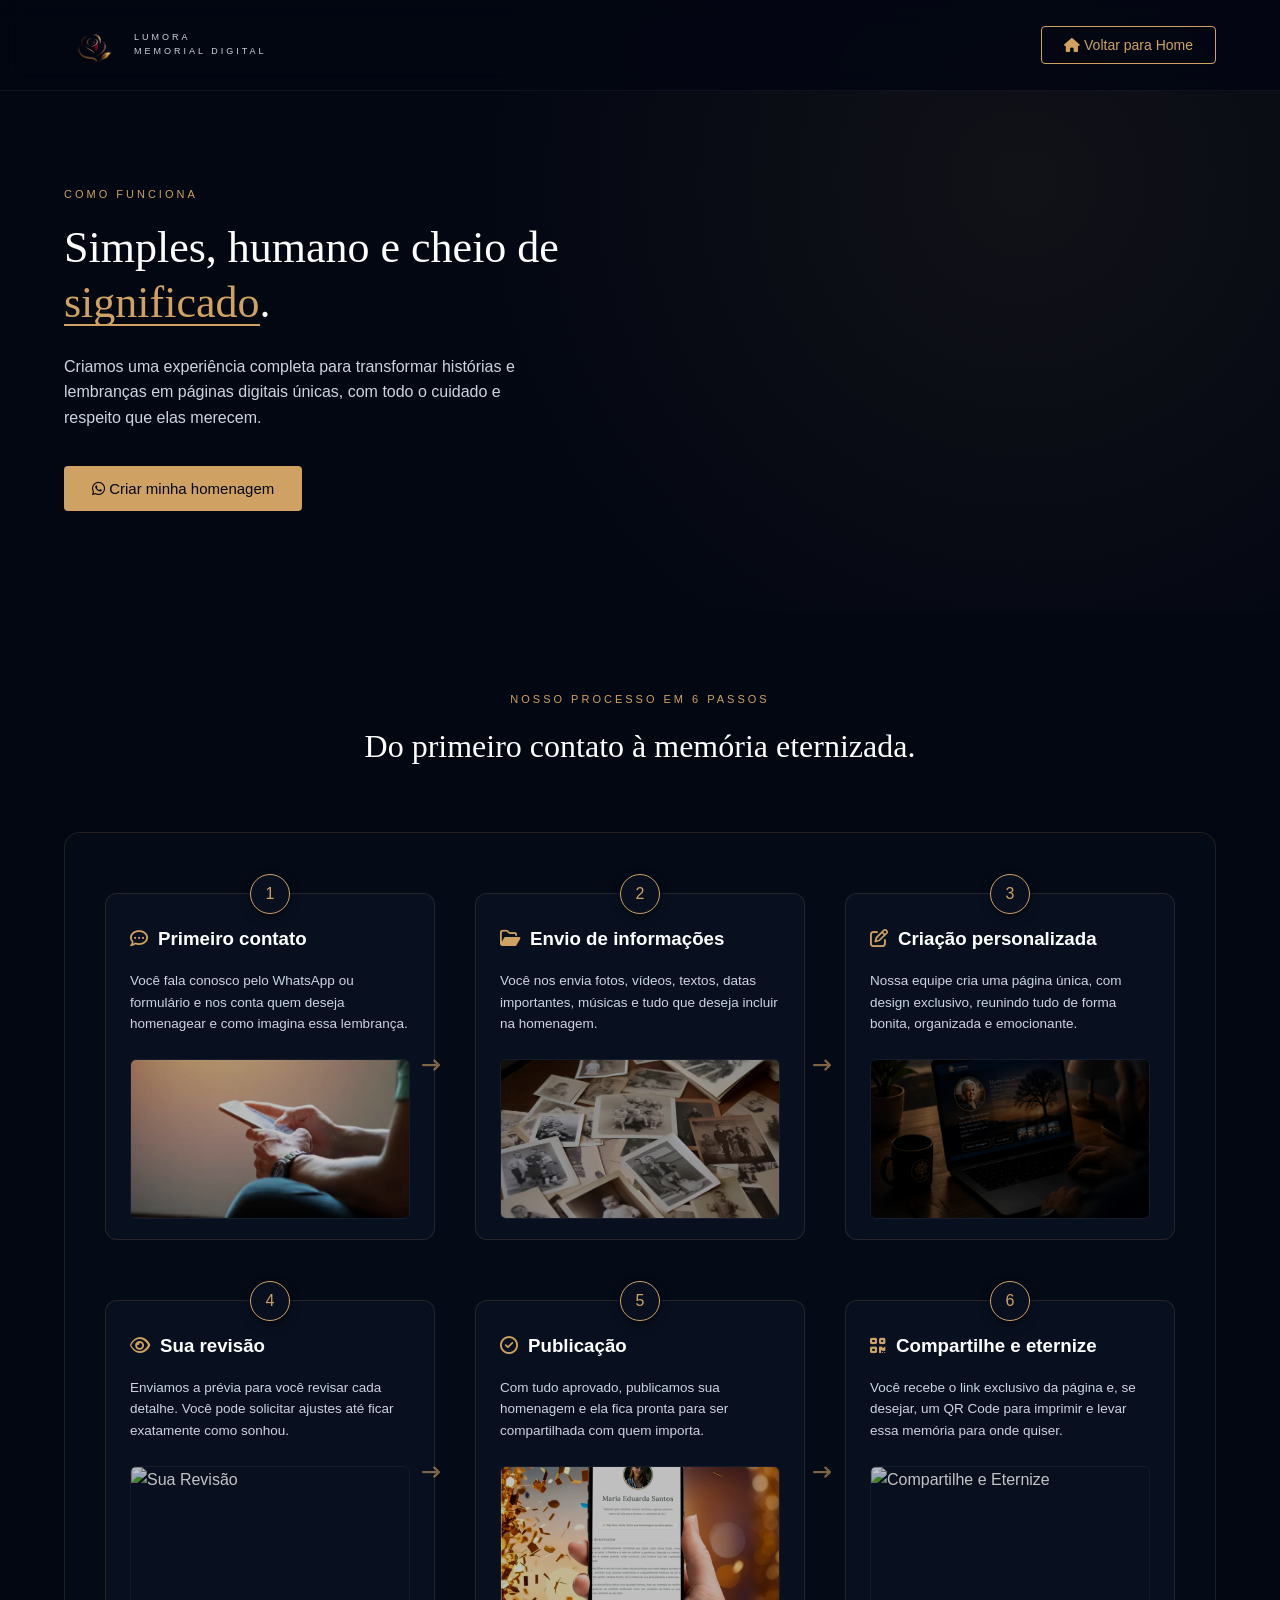
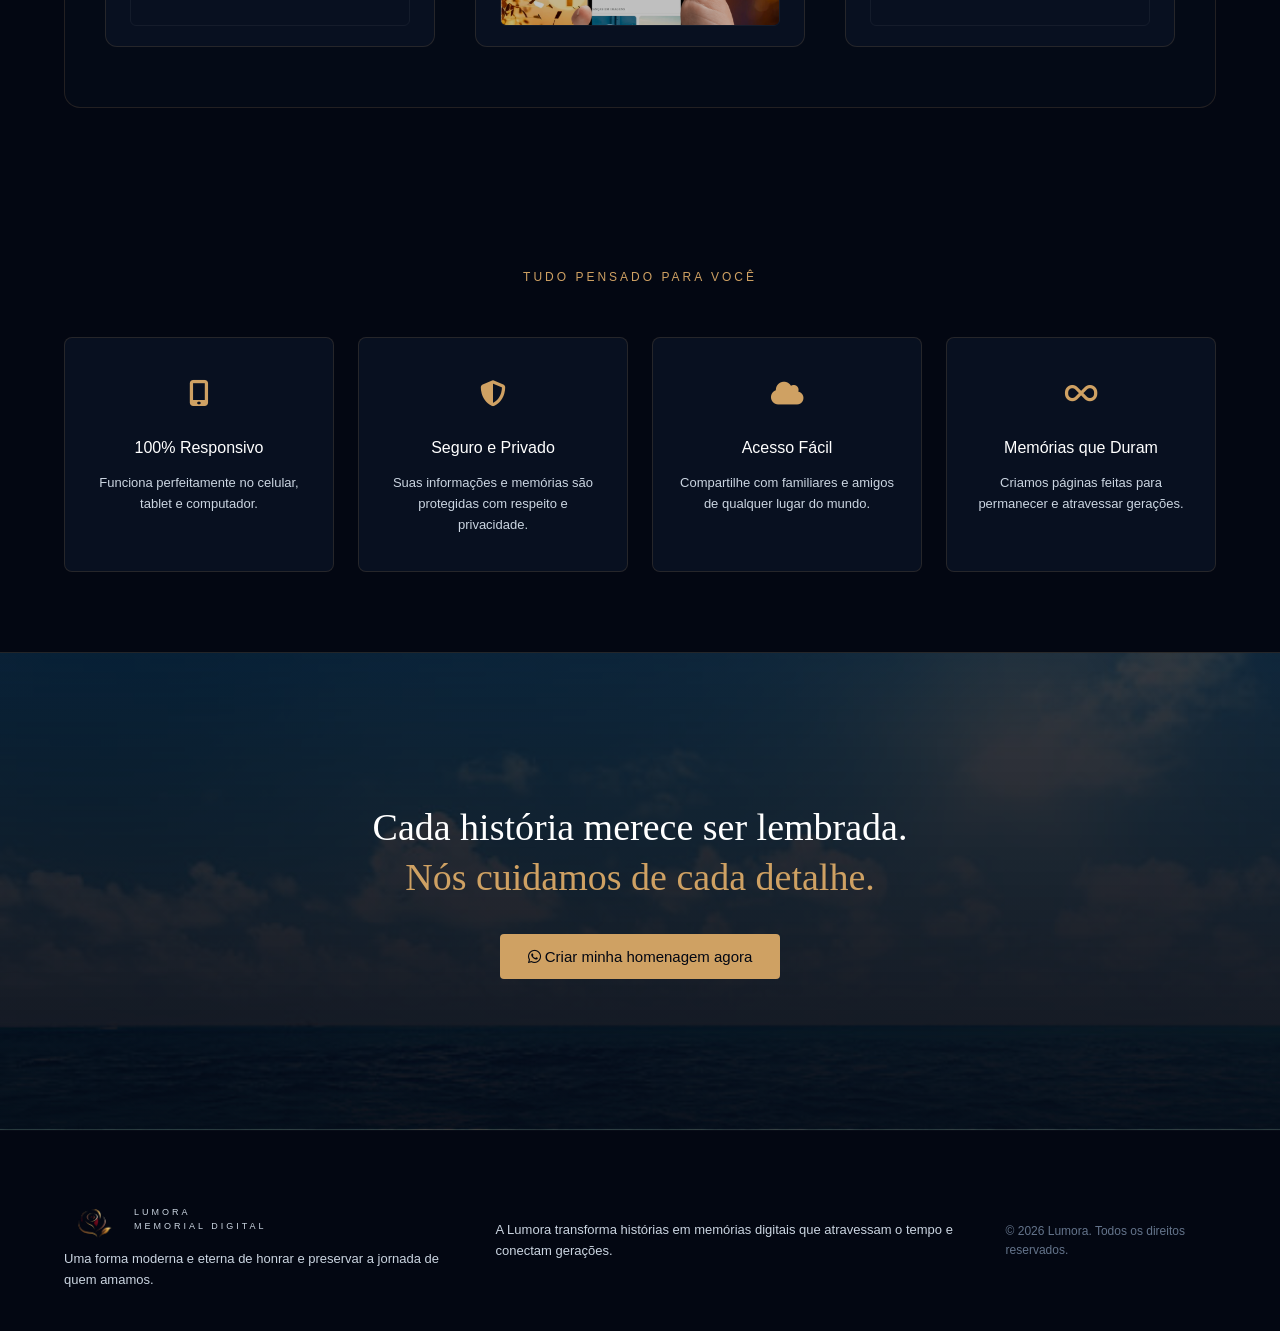
==== commit db2fc724: "Ajustes de botoes de redes sociais" ====
--- a/assets/pages/internas/comofunciona.html
+++ b/assets/pages/internas/comofunciona.html
@@ -45,7 +45,7 @@
                 <h2>Simples, humano e cheio de <span>significado</span>.</h2>
                 <p>Criamos uma experiência completa para transformar histórias e lembranças em páginas digitais únicas, com todo o cuidado e respeito que elas merecem.</p>
                 <button class="btn-cta1">
-                    <i class="fa-brands fa-whatsapp"></i> Criar minha homenagem
+                    <a href="https://wa.me/5511961475002?text=Olá!%20Gostaria%20de%20solicitar%20uma%20homenagem%20na%20Lumora.%20Poderia%20me%20passar%20mais%20informações?" target="_blank"><i class="fa-brands fa-whatsapp"></i> Criar minha homenagem</a>
                 </button>
             </div>
         </div>
@@ -202,7 +202,7 @@
         <div class="container">
             <h2>Cada história merece ser lembrada. <span>Nós cuidamos de cada detalhe.</span></h2>
             <button class="btn-cta1">
-                <i class="fa-brands fa-whatsapp"></i> Criar minha homenagem agora
+                <a href="https://wa.me/5511961475002?text=Olá!%20Gostaria%20de%20solicitar%20uma%20homenagem%20na%20Lumora.%20Poderia%20me%20passar%20mais%20informações?" target="_blank"><i class="fa-brands fa-whatsapp" ></i> Criar minha homenagem agora</a>
             </button>
         </div>
     </section>
